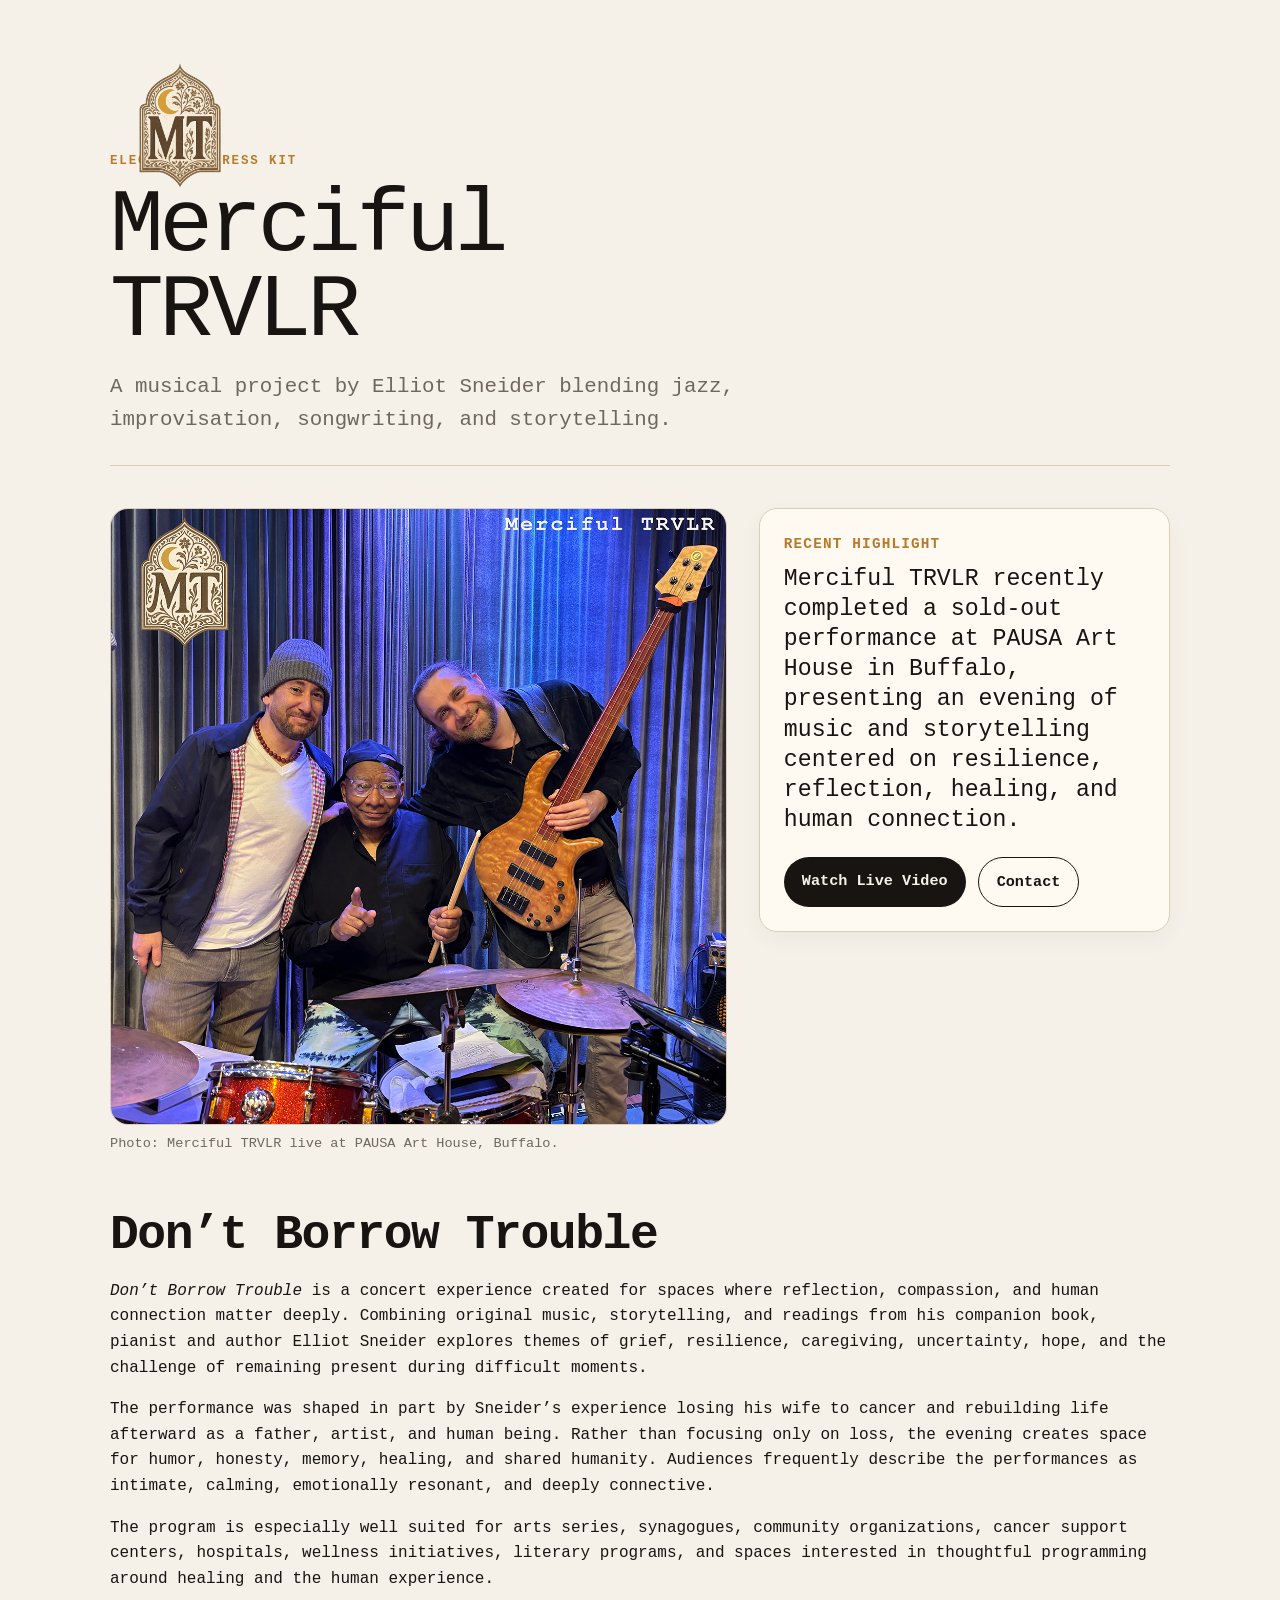
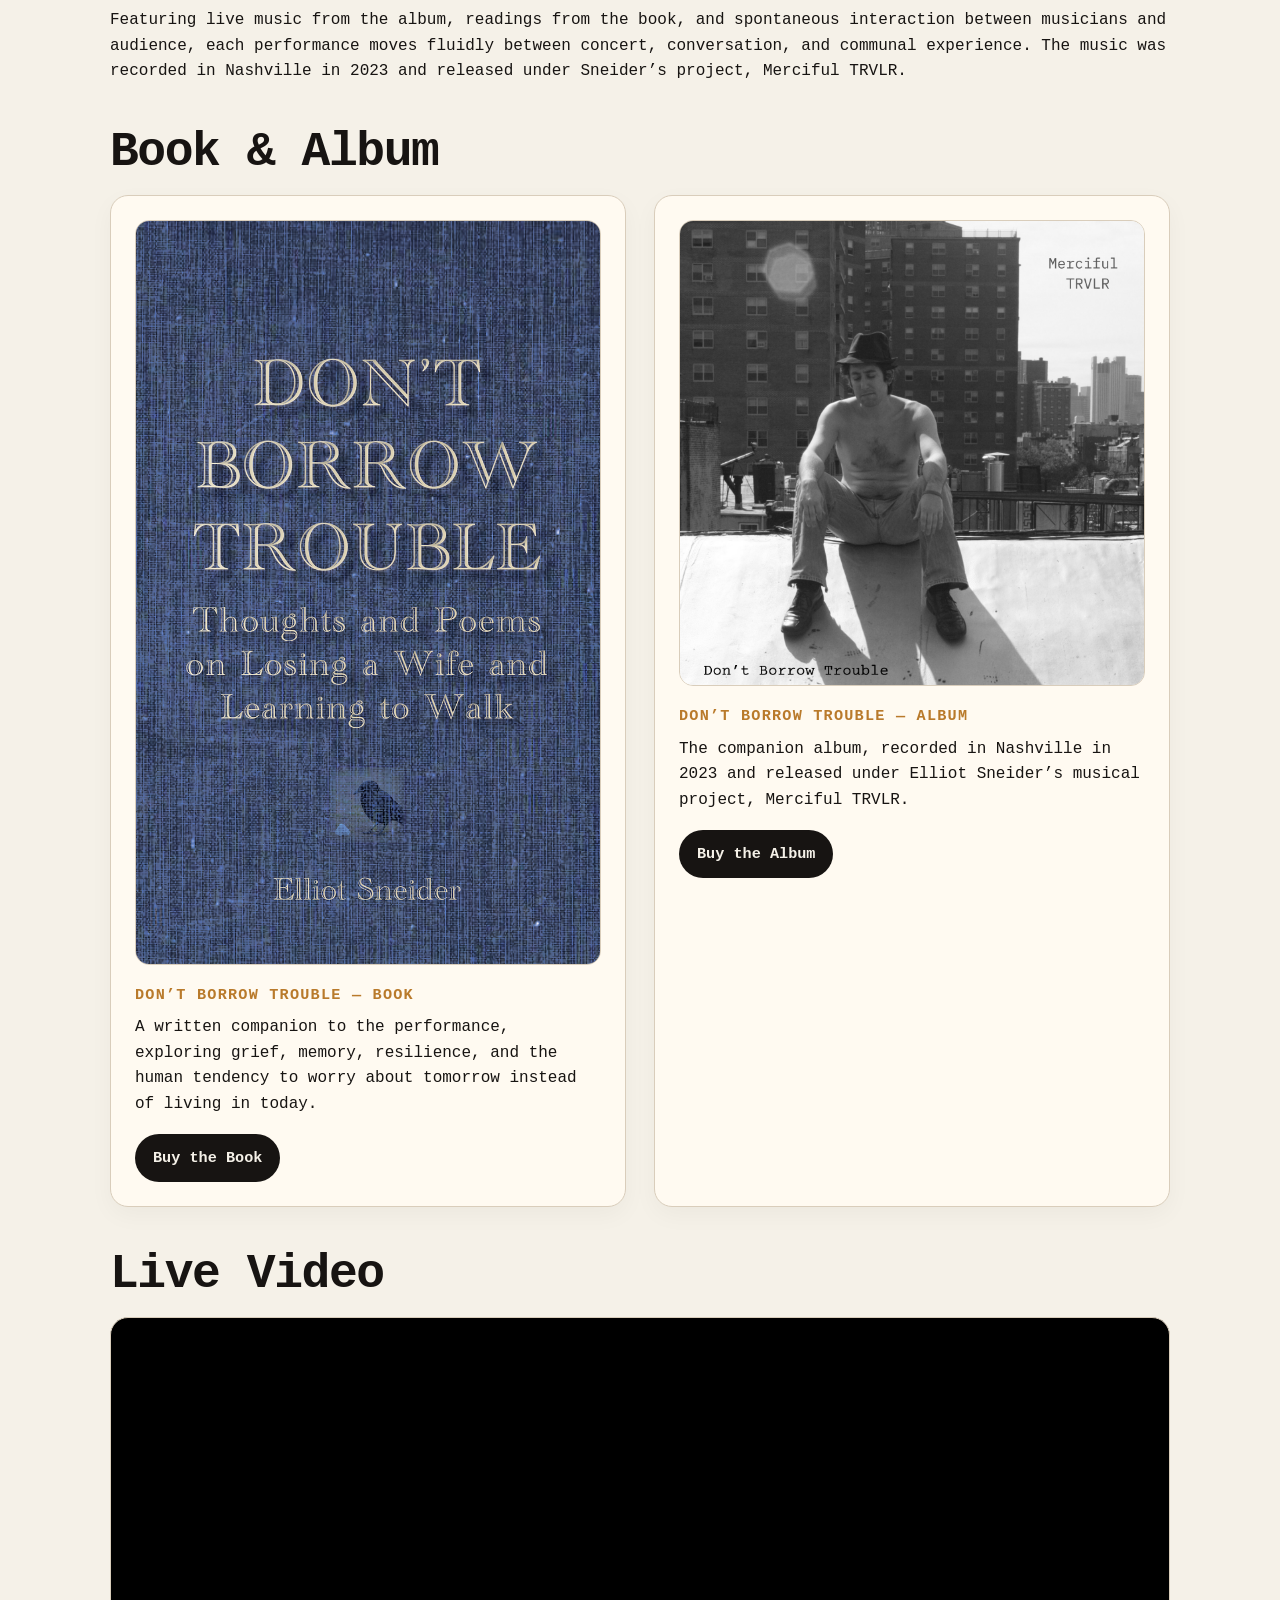
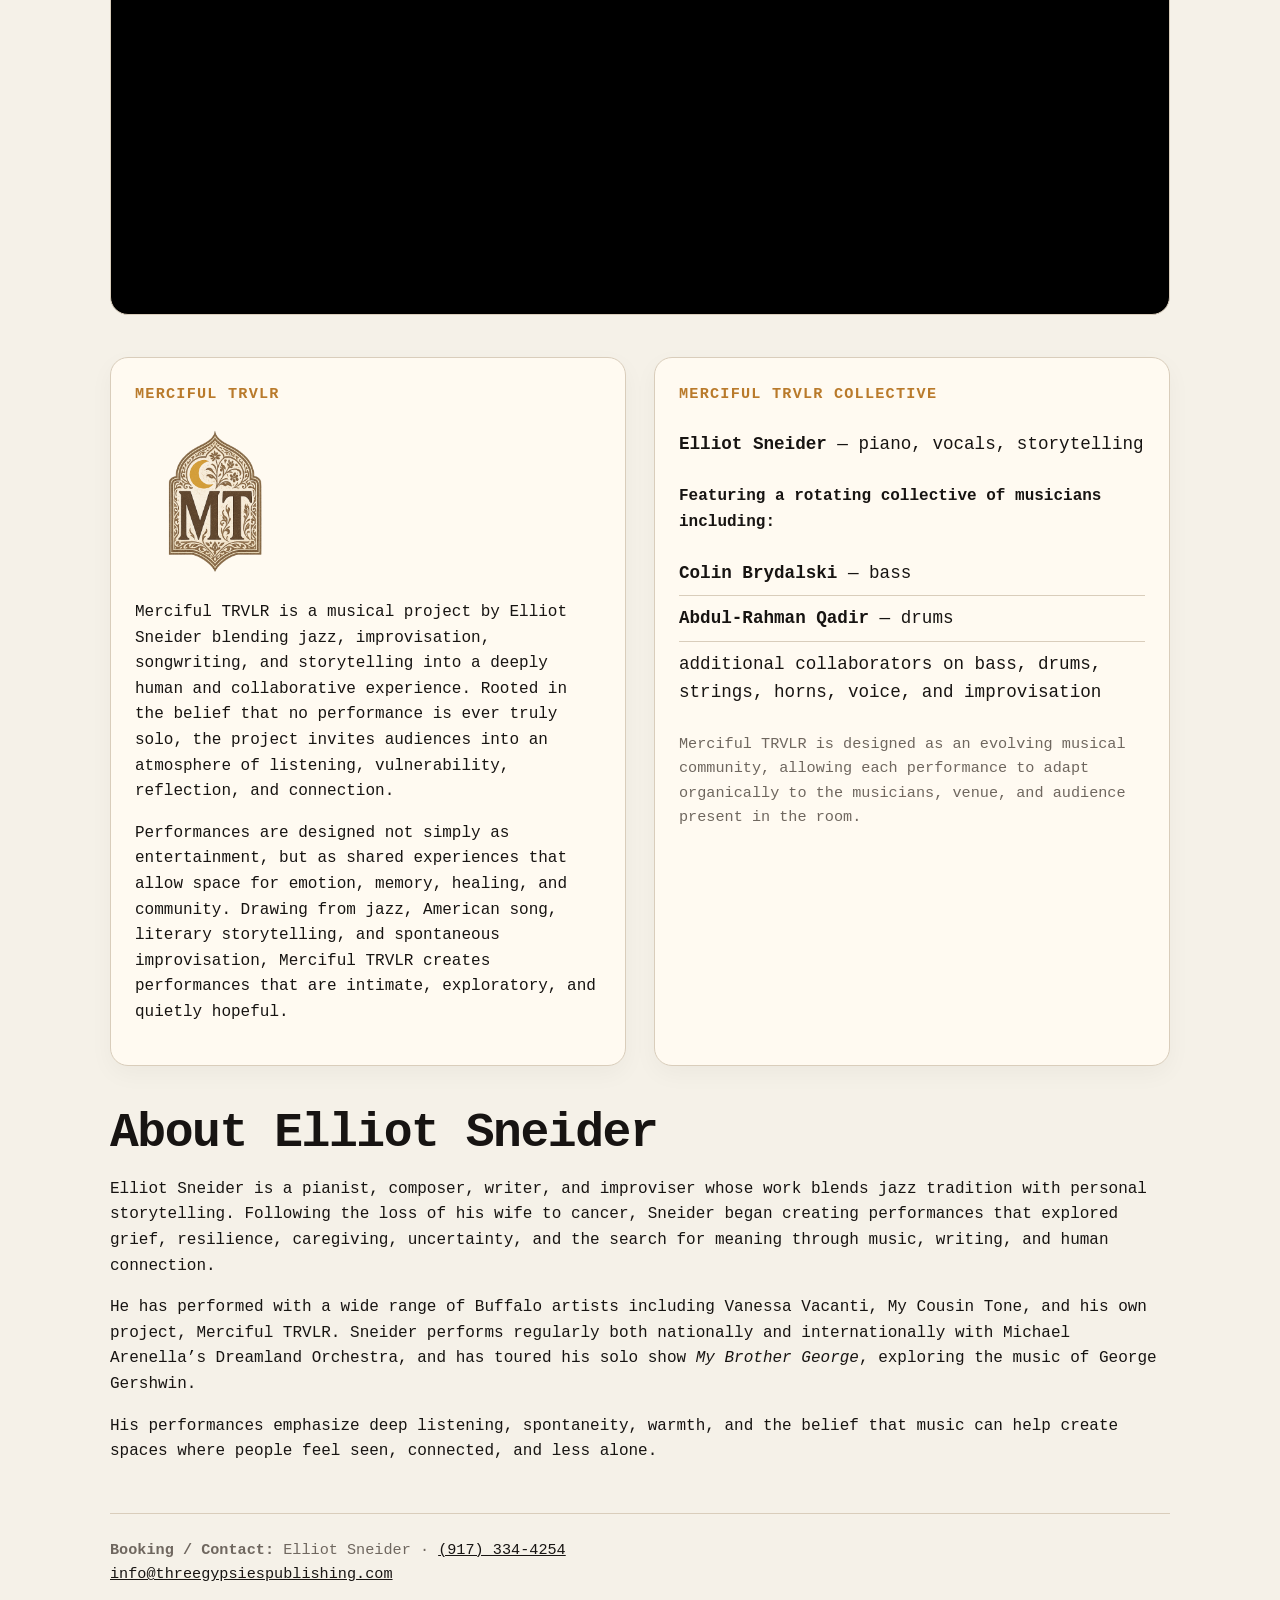
==== dbt-epk.html @ c6e6806e "update css css update" ====
<!DOCTYPE html>
<html lang="en">
<head>
  <meta charset="UTF-8" />
  <meta name="viewport" content="width=device-width, initial-scale=1.0" />
  <title>Merciful TRVLR | Don’t Borrow Trouble</title>
  <style>
    :root {
      --bg: #f5f1e8;
      --ink: #171412;
      --muted: #6f675f;
      --accent: #b97a2b;
      --card: #fffaf1;
      --line: #d9cdbb;
    }

    * {
      box-sizing: border-box;
    }

    body {
      margin: 0;
      font-family: Courier, sans-serif;
      background: var(--bg);
      color: var(--ink);
      line-height: 1.6;
    }

    .page {
      max-width: 1100px;
      margin: 0 auto;
      padding: 32px 20px 64px;
    }

    header {
      Position: relative;
      border-bottom: 1px solid var(--line);
      padding: 120px 0 28px;
      margin-bottom: 36px;
    }

    .eyebrow {
      font-family: Courier, sans-serif;
      text-transform: uppercase;
      letter-spacing: 0.15em;
      font-size: 0.78rem;
      color: var(--accent);
      margin-bottom: 12px;
      font-weight: bold;
    }

    h1 {
        font-family: 'IBM Plex Mono', monospace;

  font-weight: normal;
font-size: clamp(2.8rem, 7vw, 6rem);
      line-height: 0.95;
      margin: 0 0 16px;
      letter-spacing: -0.05em;
    }

    h2 {
      font-family: 'IBM Plex Mono', monospace;
font-size: clamp(1.7rem, 4vw, 3rem);
      line-height: 1.05;
      margin: 0 0 18px;
      letter-spacing: -0.03em;
    }

    h3 {
      font-family: 'IBM Plex Mono', monospace;
      text-transform: uppercase;
      letter-spacing: 0.08em;
      font-size: 0.95rem;
      margin-top: 0;
      color: var(--accent);
    }

    .subtitle {
      font-size: 1.3rem;
      color: var(--muted);
      max-width: 760px;
      margin: 0;
    }

    .hero-grid {
      display: grid;
      grid-template-columns: 1.2fr 0.8fr;
      gap: 32px;
      align-items: start;
      margin-bottom: 42px;
    }

    .hero-image {
      width: 100%;
      border-radius: 18px;
      border: 1px solid var(--line);
      display: block;
      background: #ddd;
    }

    .image-note {
      font-family: Courier, sans-serif;
      font-size: 0.85rem;
      color: var(--muted);
      margin-top: 8px;
    }

    .card {
      background: var(--card);
      border: 1px solid var(--line);
      border-radius: 18px;
      padding: 24px;
      box-shadow: 0 8px 24px rgba(0,0,0,0.04);
    }

    .highlight {
      font-family: Courier, sans-serif;
      font-weight: bold;
      text-transform: uppercase;
      letter-spacing: 0.08em;
      font-size: 0.9rem;
      color: var(--accent);
      margin-bottom: 8px;
    }

    .big-line {
      font-size: 1.45rem;
      line-height: 1.3;
      margin: 0;
    }

    section {
      margin: 42px 0;
    }

    .two-column {
      display: grid;
      grid-template-columns: 1fr 1fr;
      gap: 28px;
    }

    .video-wrapper {
      position: relative;
      width: 100%;
      padding-top: 56.25%;
      border-radius: 18px;
      overflow: hidden;
      border: 1px solid var(--line);
      background: #000;
    }

    .video-wrapper iframe {
      position: absolute;
      inset: 0;
      width: 100%;
      height: 100%;
      border: 0;
    }

    .band-list {
      list-style: none;
      padding: 0;
      margin: 0;
      font-size: 1.1rem;
    }

    .band-list li {
      padding: 8px 0;
      border-bottom: 1px solid var(--line);
    }

    .band-list li:last-child {
      border-bottom: 0;
    }

    .cta-row {
      display: flex;
      flex-wrap: wrap;
      gap: 12px;
      margin-top: 22px;
    }

    .button {
      display: inline-block;
      padding: 12px 18px;
      border-radius: 999px;
      font-family: Courier, sans-serif;
      font-size: 0.95rem;
      font-weight: bold;
      text-decoration: none;
      color: var(--bg);
      background: var(--ink);
    }

    .button.secondary {
      color: var(--ink);
      background: transparent;
      border: 1px solid var(--ink);
    }



    .logo-mark {
	position: absolute;
  top: 24px;
  left: 0;
  max-width: 140px;
  width: 100%;
  height: auto;
  display: block;

}

    .band-logo-small {
      max-width: 160px;
      width: 100%;
      height: auto;
      display: block;
      margin: 0 0 18px;
    }

    .release-grid {
      display: grid;
      grid-template-columns: 1fr 1fr;
      gap: 28px;
    }

    .release-card img {
      width: 100%;
      border-radius: 14px;
      border: 1px solid var(--line);
      display: block;
      margin-bottom: 18px;
      background: #ddd;
    }

    .release-card h3 {
      margin-bottom: 8px;
    }

    .release-card p {
      margin-top: 0;
    }

    footer {
      border-top: 1px solid var(--line);
      margin-top: 48px;
      padding-top: 24px;
      font-family: Courier, sans-serif;
      color: var(--muted);
      font-size: 0.95rem;
    }

    footer a {
      color: var(--ink);
    }

    @media (max-width: 800px) {
      .logo-mark {
	max-width: 110px;
top: 18px;
}.hero-grid,
      .two-column,
      .release-grid {
        grid-template-columns: 1fr;
      }

      .page {
        padding-top: 22px;
      }
    }
  </style>
</head>
<body>
  <main class="page">
    <header>
      <img class="logo-mark" src="mt_music_img/merciful-trvlr-logo.png" alt="Merciful TRVLR logo" />
      <div class="eyebrow">Electronic Press Kit</div>
      <h1>Merciful<br> TRVLR</h1>
      <p class="subtitle">A musical project by Elliot Sneider blending jazz, improvisation, songwriting, and storytelling.</p>
    </header>

    <section class="hero-grid">
      <div>
        <!-- Replace band-photo.jpg with your actual image file name or URL -->
        <img class="hero-image" src="mt_music_img/MT_Band_DBTRelease.png" alt="Merciful TRVLR performing live" />
        <p class="image-note">Photo: Merciful TRVLR live at PAUSA Art House, Buffalo.</p>
      </div>

      <aside class="card">
        <div class="highlight">Recent Highlight</div>
        <p class="big-line">Merciful TRVLR recently completed a sold-out performance at PAUSA Art House in Buffalo, presenting an evening of music and storytelling centered on resilience, reflection, healing, and human connection.</p>
        <div class="cta-row">
          <a class="button" href="https://youtu.be/ImE8EL6710U" target="_blank" rel="noopener">Watch Live Video</a>
          <a class="button secondary" href="mailto:info@threegypsiespublishing.com">Contact</a>
        </div>
      </aside>
    </section>

    <section>
      <h2>Don’t Borrow Trouble</h2>
      <p><em>Don’t Borrow Trouble</em> is a concert experience created for spaces where reflection, compassion, and human connection matter deeply. Combining original music, storytelling, and readings from his companion book, pianist and author Elliot Sneider explores themes of grief, resilience, caregiving, uncertainty, hope, and the challenge of remaining present during difficult moments.</p>
      <p>The performance was shaped in part by Sneider’s experience losing his wife to cancer and rebuilding life afterward as a father, artist, and human being. Rather than focusing only on loss, the evening creates space for humor, honesty, memory, healing, and shared humanity. Audiences frequently describe the performances as intimate, calming, emotionally resonant, and deeply connective.</p>
      <p>The program is especially well suited for arts series, synagogues, community organizations, cancer support centers, hospitals, wellness initiatives, literary programs, and spaces interested in thoughtful programming around healing and the human experience.</p>
      <p>Featuring live music from the album, readings from the book, and spontaneous interaction between musicians and audience, each performance moves fluidly between concert, conversation, and communal experience. The music was recorded in Nashville in 2023 and released under Sneider’s project, Merciful TRVLR.</p>
    </section>



    <section>
      <h2>Book &amp; Album</h2>
      <div class="release-grid">
        <div class="card release-card">
          <img src="books_img/dbt-book-cover.jpg" alt="Don’t Borrow Trouble book cover" />
          <h3>Don’t Borrow Trouble — Book</h3>
          <p>A written companion to the performance, exploring grief, memory, resilience, and the human tendency to worry about tomorrow instead of living in today.</p>
          <a class="button" href="BOOK_BUY_LINK" target="_blank" rel="noopener">Buy the Book</a>
        </div>

        <div class="card release-card">
          <img src="mt_music_img/dbt-album-cover.png" alt="Don’t Borrow Trouble album cover" />
          <h3>Don’t Borrow Trouble — Album</h3>
          <p>The companion album, recorded in Nashville in 2023 and released under Elliot Sneider’s musical project, Merciful TRVLR.</p>
          <a class="button" href="ALBUM_BUY_LINK" target="_blank" rel="noopener">Buy the Album</a>
        </div>
      </div>
    </section>

    <section>
      <h2>Live Video</h2>
      <div class="video-wrapper">
        <iframe src="https://www.youtube.com/embed/ImE8EL6710U" title="Merciful TRVLR live video" allow="accelerometer; autoplay; clipboard-write; encrypted-media; gyroscope; picture-in-picture; web-share" allowfullscreen></iframe>
      </div>
    </section>

    <section class="two-column">
      <div class="card">
        <h3>Merciful TRVLR</h3>
        <img class="band-logo-small" src="mt_music_img/merciful-trvlr-logo.png" alt="Merciful TRVLR logo" />
        <p>Merciful TRVLR is a musical project by Elliot Sneider blending jazz, improvisation, songwriting, and storytelling into a deeply human and collaborative experience. Rooted in the belief that no performance is ever truly solo, the project invites audiences into an atmosphere of listening, vulnerability, reflection, and connection.</p>
        <p>Performances are designed not simply as entertainment, but as shared experiences that allow space for emotion, memory, healing, and community. Drawing from jazz, American song, literary storytelling, and spontaneous improvisation, Merciful TRVLR creates performances that are intimate, exploratory, and quietly hopeful.</p>
      </div>

      <div class="card">
        <h3>Merciful TRVLR Collective</h3>
        <ul class="band-list">
          <li><strong>Elliot Sneider</strong> — piano, vocals, storytelling</li>
        </ul>

        <p style="margin-top:18px;"><strong>Featuring a rotating collective of musicians including:</strong></p>

        <ul class="band-list">
          <li><strong>Colin Brydalski</strong> — bass</li>
          <li><strong>Abdul-Rahman Qadir</strong> — drums</li>
          <li>additional collaborators on bass, drums, strings, horns, voice, and improvisation</li>
        </ul>

        <p style="margin-top:18px; color: var(--muted); font-size:0.95rem;">
          Merciful TRVLR is designed as an evolving musical community, allowing each performance to adapt organically to the musicians, venue, and audience present in the room.
        </p>
      </div>
    </section>

    <section>
      <h2>About Elliot Sneider</h2>
      <p>Elliot Sneider is a pianist, composer, writer, and improviser whose work blends jazz tradition with personal storytelling. Following the loss of his wife to cancer, Sneider began creating performances that explored grief, resilience, caregiving, uncertainty, and the search for meaning through music, writing, and human connection.</p>
      <p>He has performed with a wide range of Buffalo artists including Vanessa Vacanti, My Cousin Tone, and his own project, Merciful TRVLR. Sneider performs regularly both nationally and internationally with Michael Arenella’s Dreamland Orchestra, and has toured his solo show <em>My Brother George</em>, exploring the music of George Gershwin.</p>
      <p>His performances emphasize deep listening, spontaneity, warmth, and the belief that music can help create spaces where people feel seen, connected, and less alone.</p>
    </section>

    <footer>
      <strong>Booking / Contact:</strong> Elliot Sneider · <a href="tel:19173344254">(917) 334-4254</a><br />
      <!-- Replace with your preferred email or booking link -->
      <a href="mailto:info@threegypsiespublishing.com">info@threegypsiespublishing.com</a>
    </footer>
  </main>
</body>
</html>
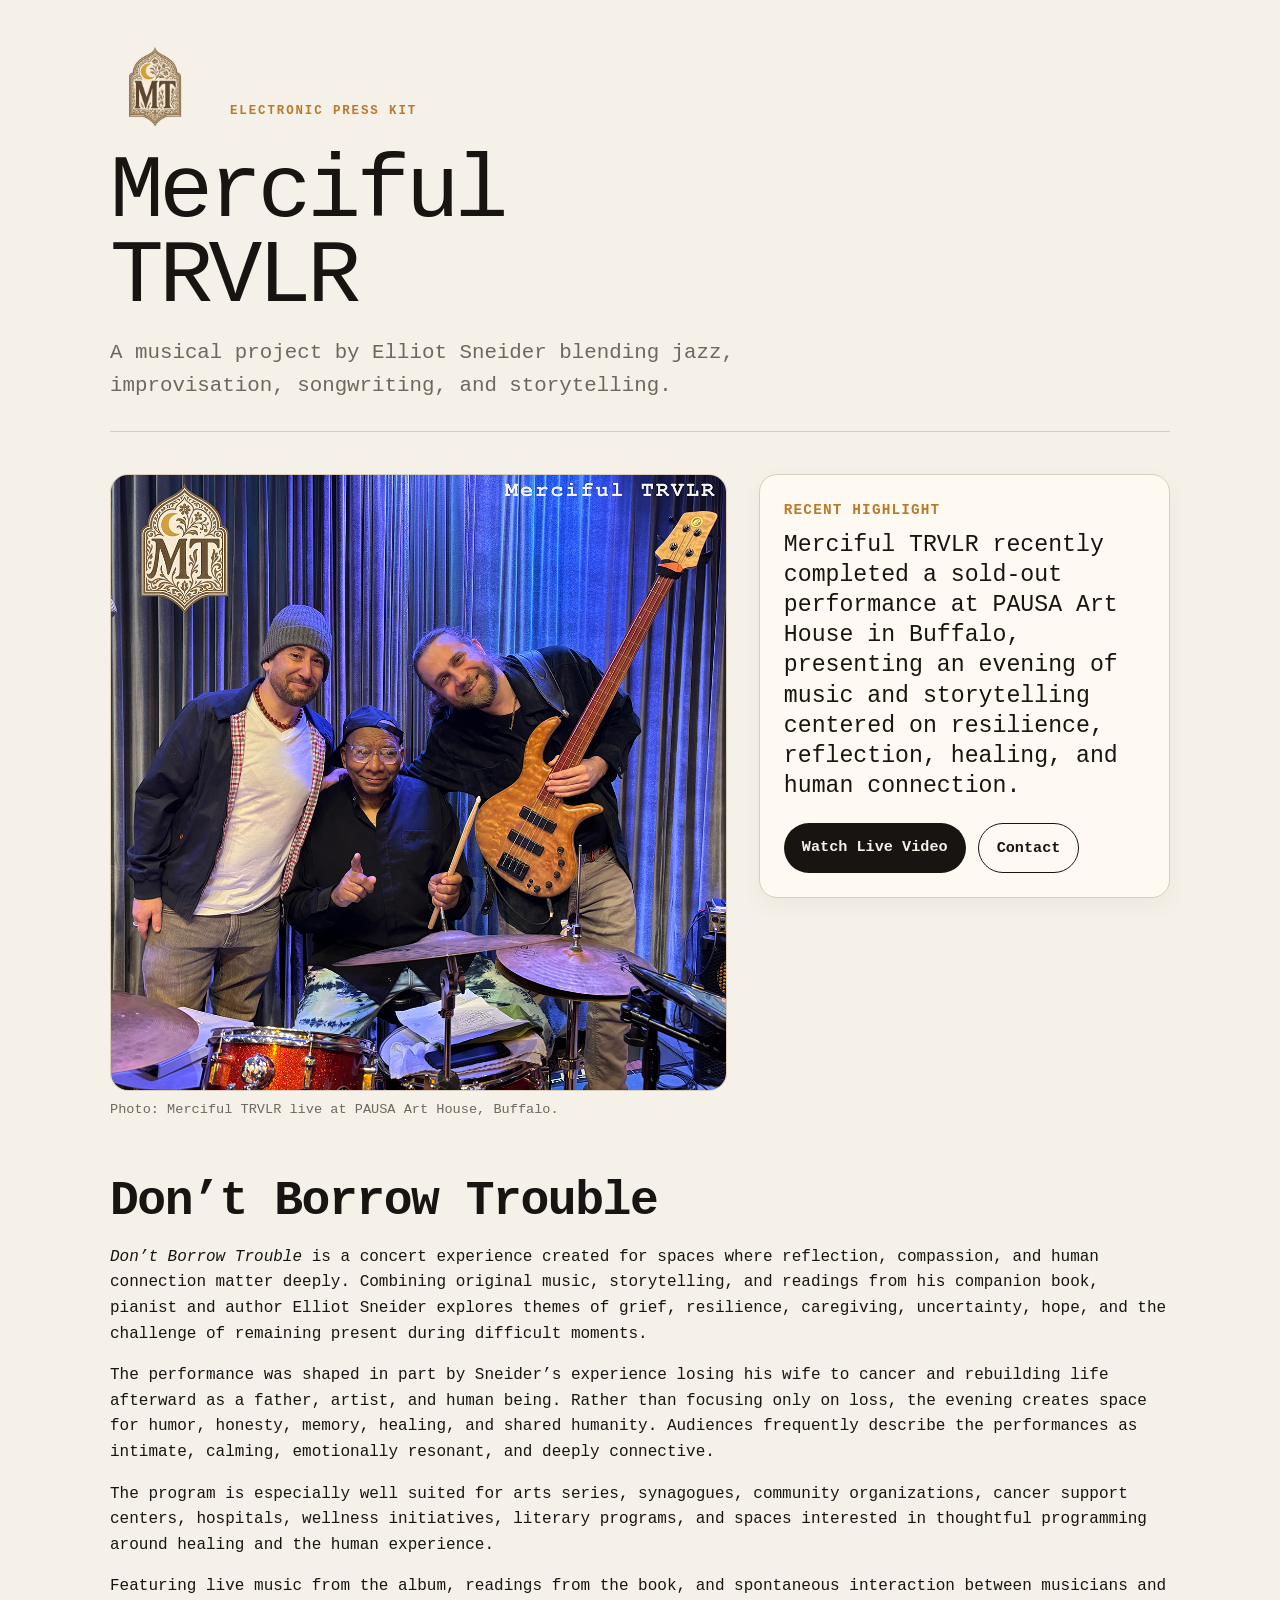
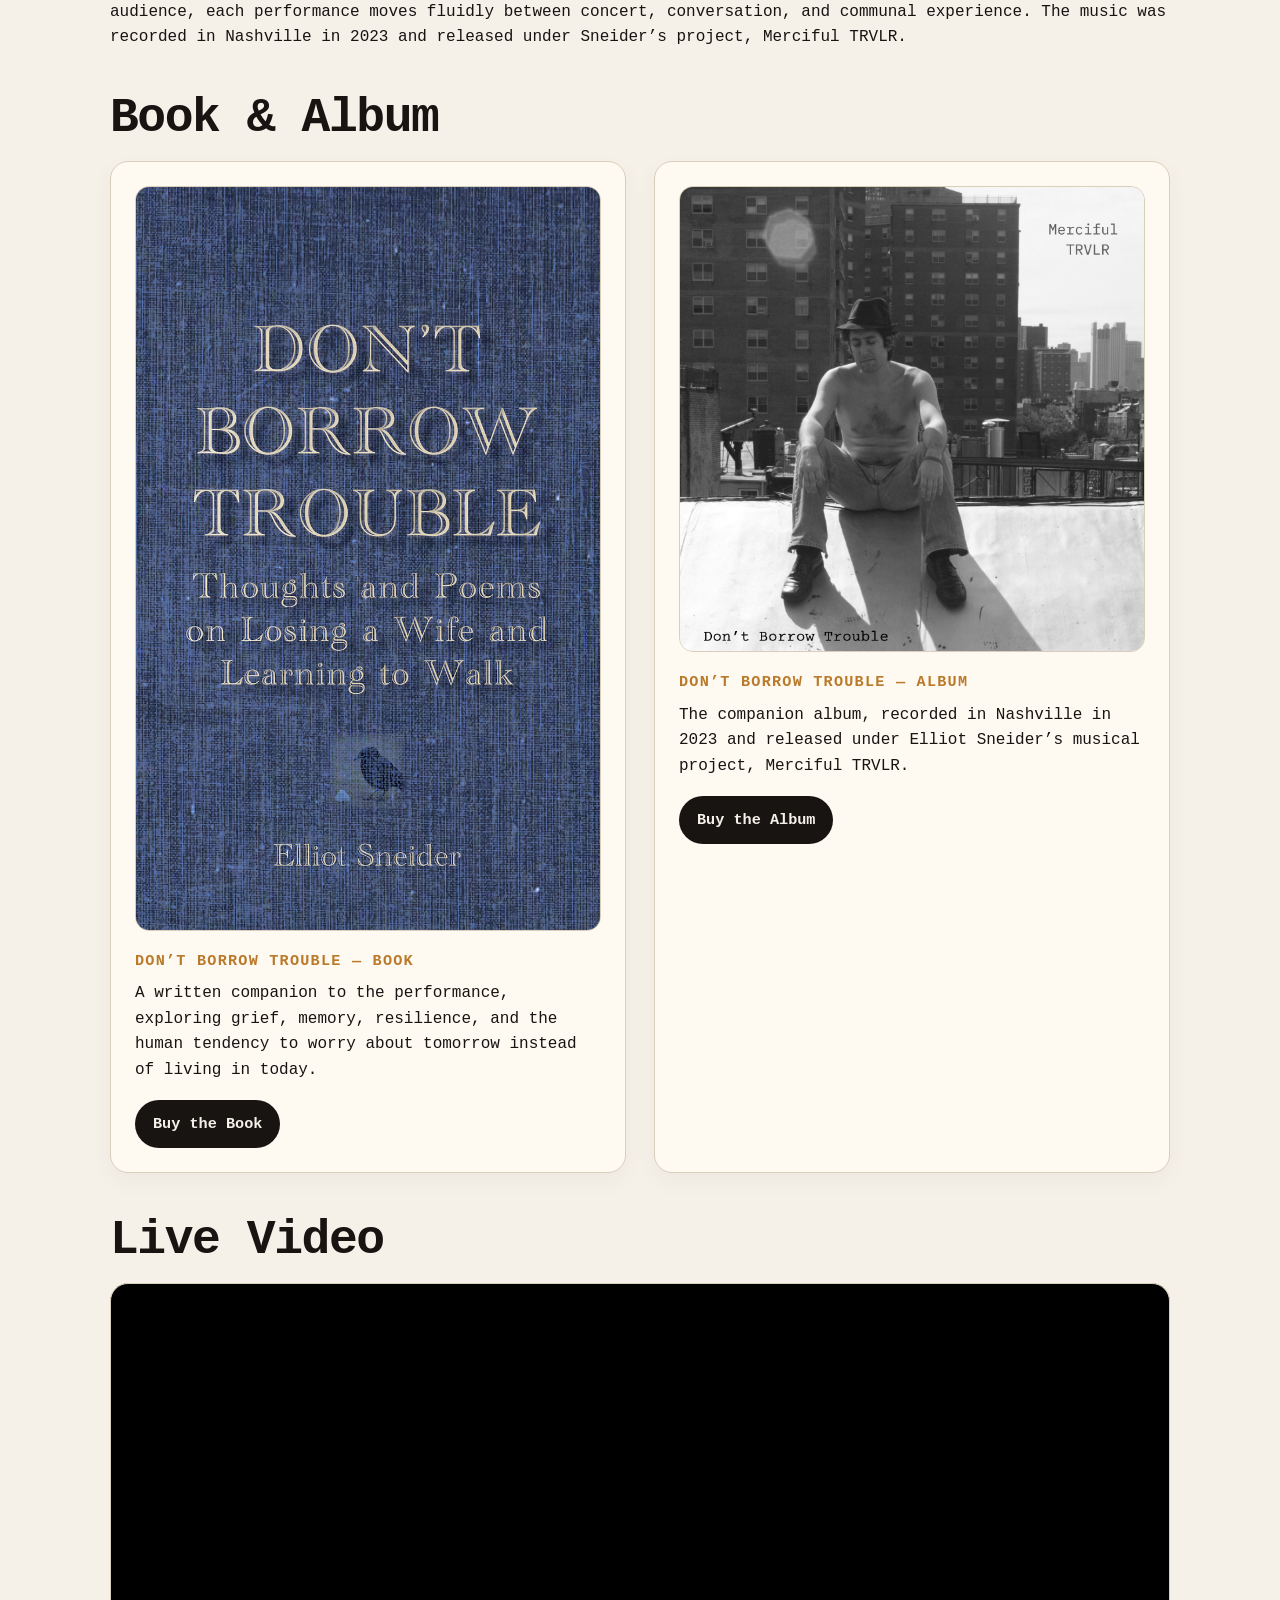
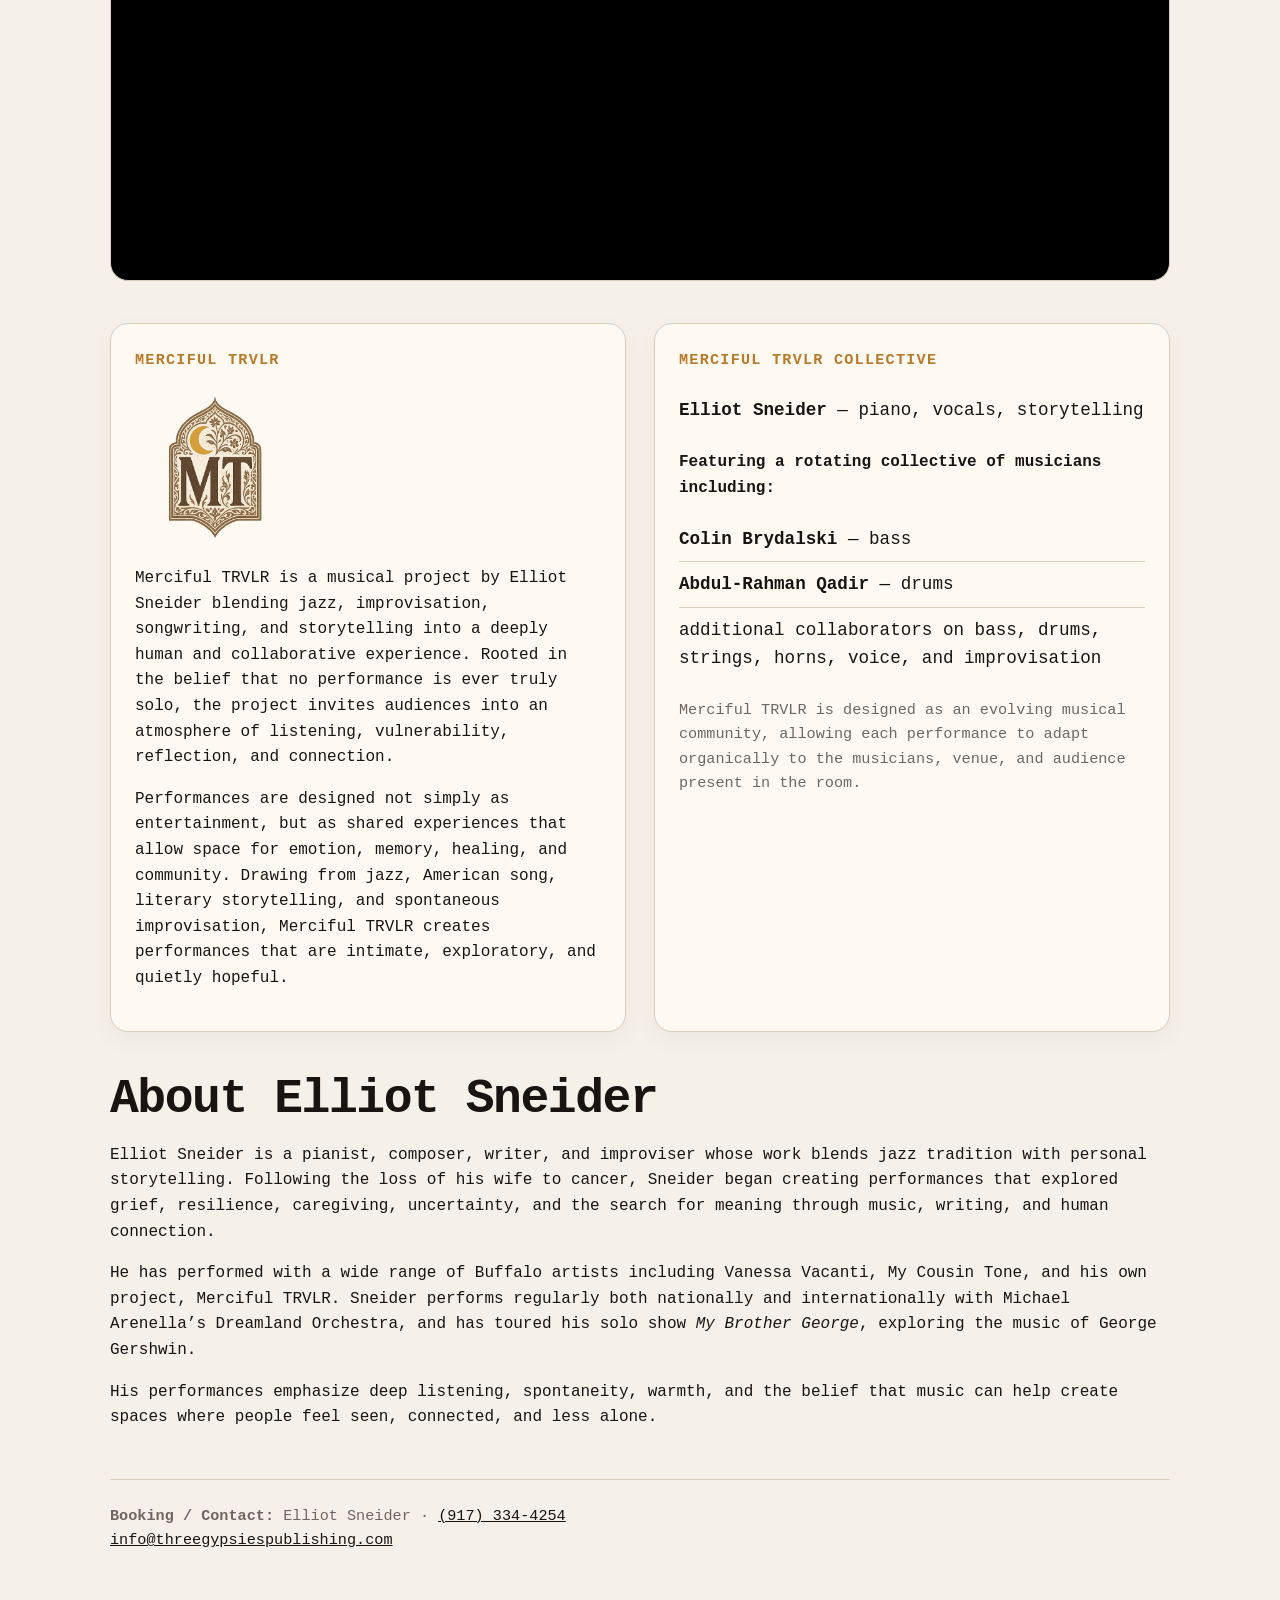
==== commit 49c9f3c4: "update logo position update logo position" ====
--- a/dbt-epk.html
+++ b/dbt-epk.html
@@ -32,12 +32,17 @@
       padding: 32px 20px 64px;
     }
 
-    header {
-      Position: relative;
-      border-bottom: 1px solid var(--line);
-      padding: 120px 0 28px;
-      margin-bottom: 36px;
-    }
+header {
+
+  position: relative;
+
+  border-bottom: 1px solid var(--line);
+
+  padding: 70px 0 28px;
+
+  margin-bottom: 36px;
+
+}
 
     .eyebrow {
       font-family: Courier, sans-serif;
@@ -45,12 +50,14 @@
       letter-spacing: 0.15em;
       font-size: 0.78rem;
       color: var(--accent);
-      margin-bottom: 12px;
+      Margin-left: 120px;
+	margin-bottom: 28px;
       font-weight: bold;
     }
 
     h1 {
-        font-family: 'IBM Plex Mono', monospace;
+        Magin-top: 10px;
+font-family: 'IBM Plex Mono', monospace;
 
   font-weight: normal;
 font-size: clamp(2.8rem, 7vw, 6rem);
@@ -201,13 +208,20 @@
 
 
 
-    .logo-mark {
-	position: absolute;
-  top: 24px;
+.logo-mark {
+
+  position: absolute;
+
+  top: 10px;
+
   left: 0;
-  max-width: 140px;
+
+  max-width: 90px;
+
   width: 100%;
+
   height: auto;
+
   display: block;
 
 }
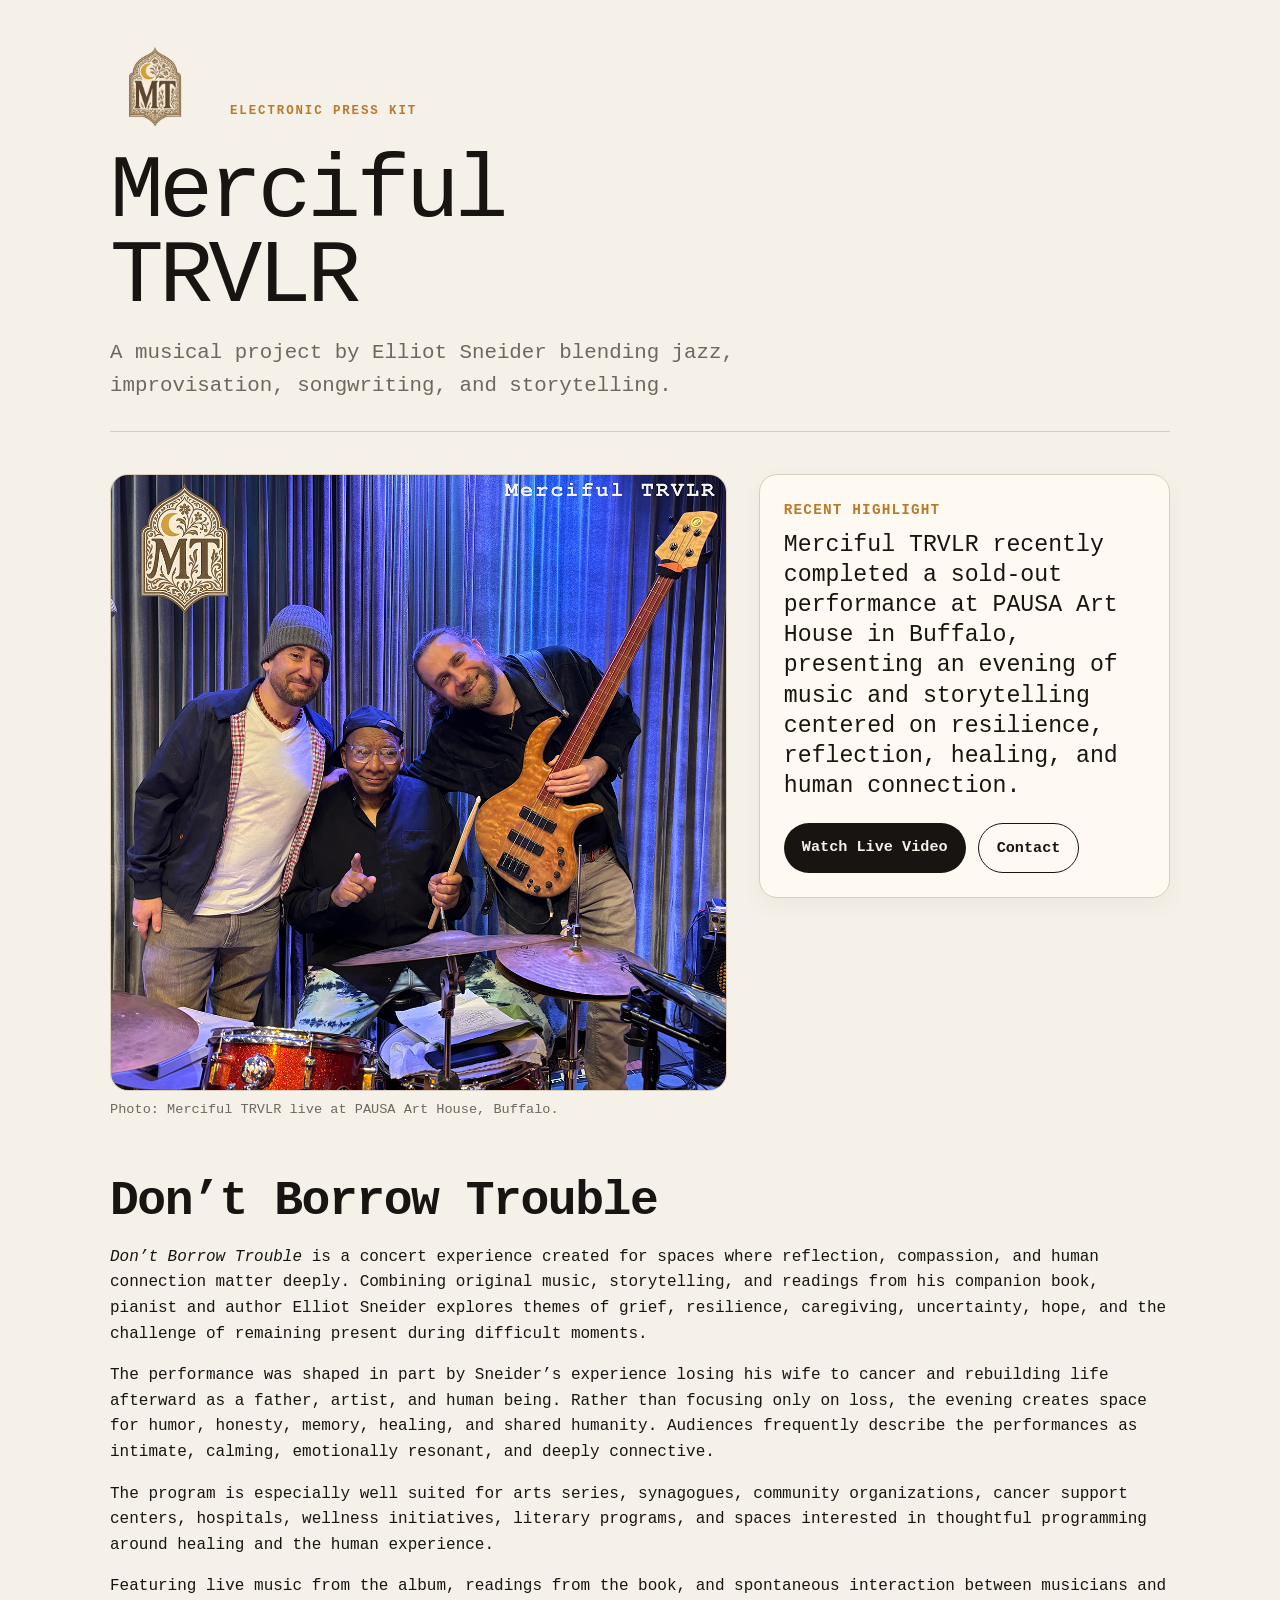
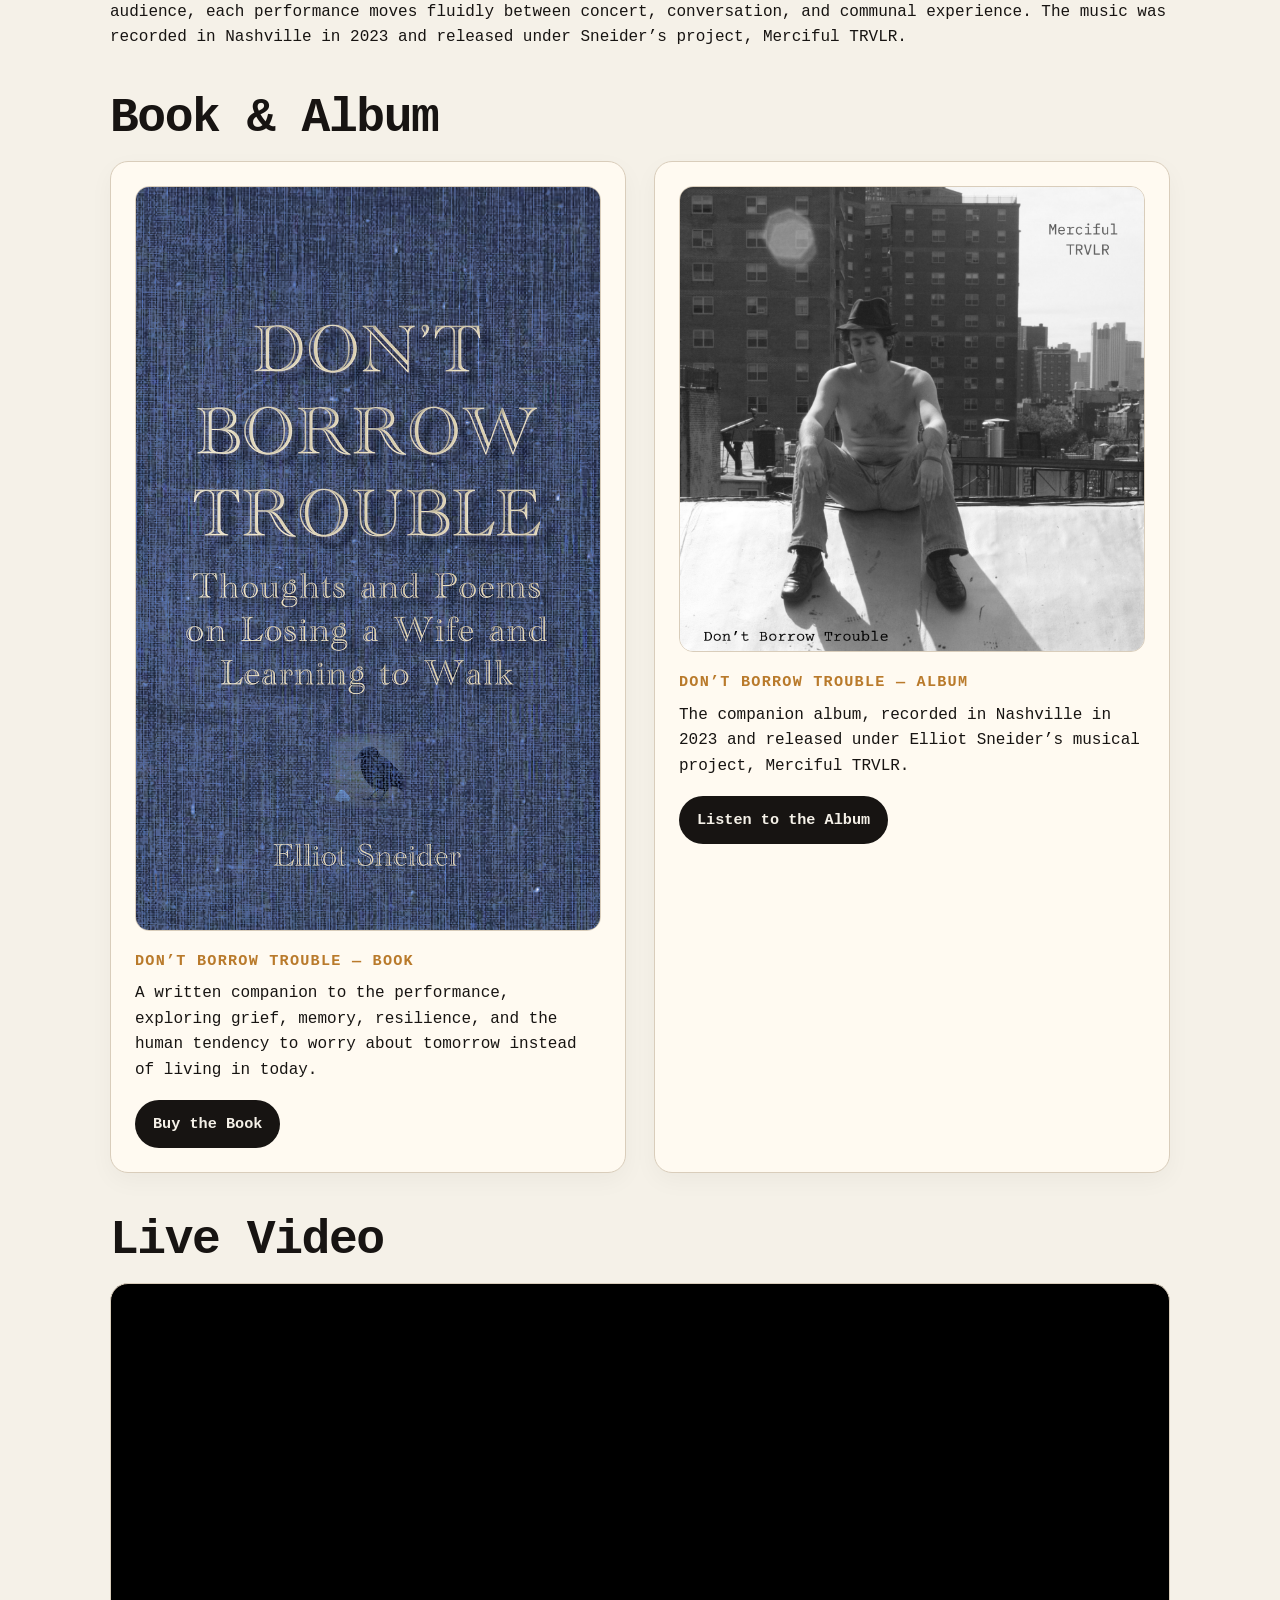
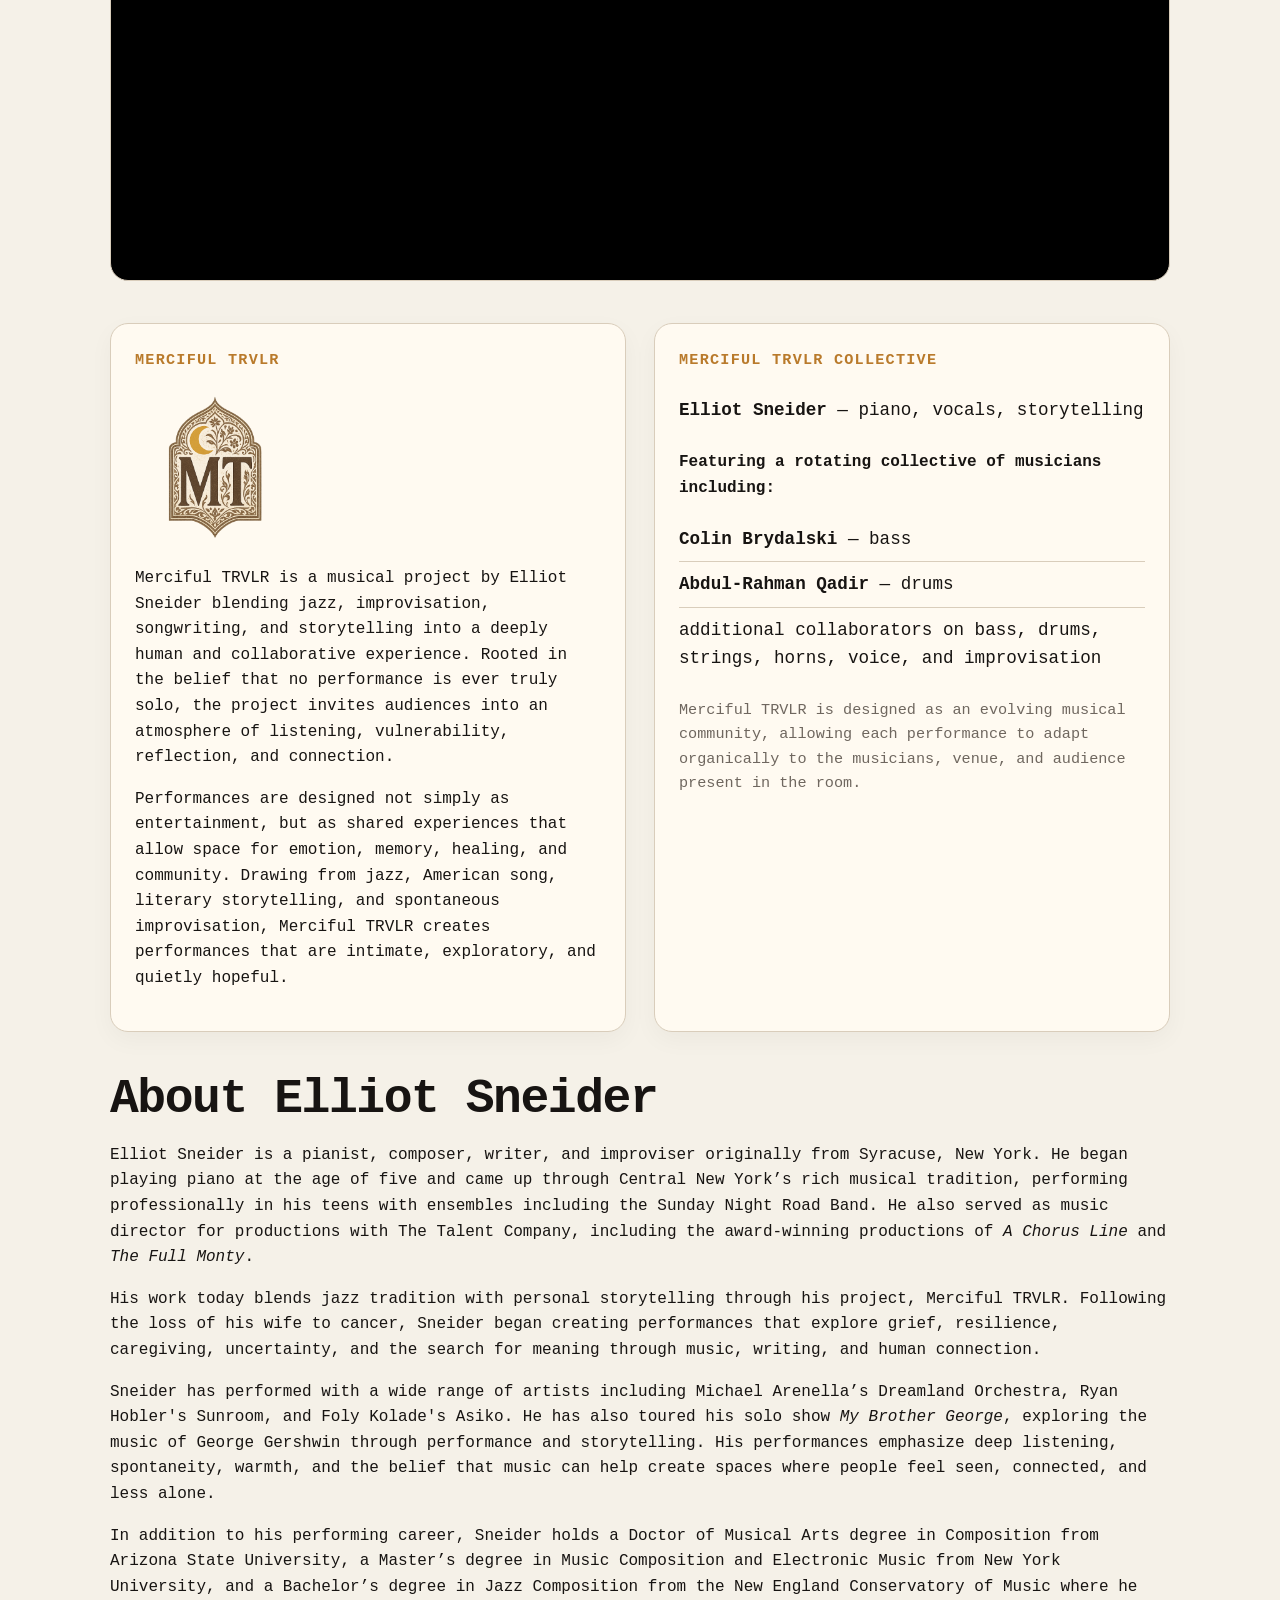
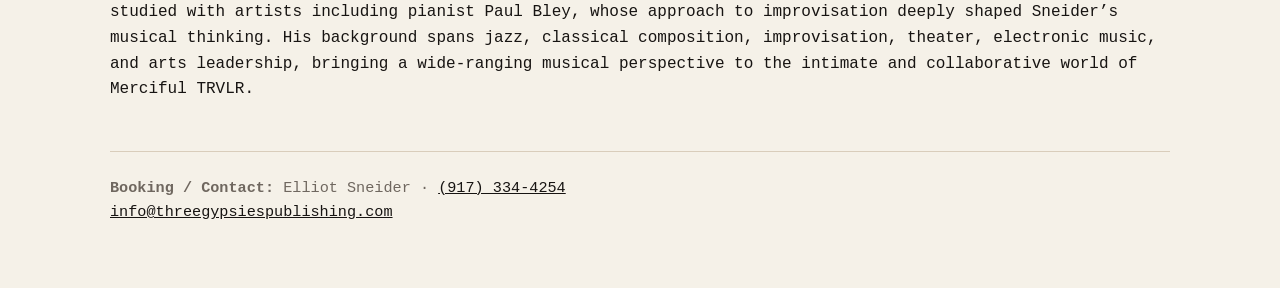
==== commit 8c097340: "updated links and bio updated links and enhanced bio for local Syracuse" ====
--- a/dbt-epk.html
+++ b/dbt-epk.html
@@ -329,14 +329,14 @@
           <img src="books_img/dbt-book-cover.jpg" alt="Don’t Borrow Trouble book cover" />
           <h3>Don’t Borrow Trouble — Book</h3>
           <p>A written companion to the performance, exploring grief, memory, resilience, and the human tendency to worry about tomorrow instead of living in today.</p>
-          <a class="button" href="BOOK_BUY_LINK" target="_blank" rel="noopener">Buy the Book</a>
+          <a class="button" href="https://www.lulu.com/shop/elliot-sneider/dont-borrow-trouble/paperback/product-gjd8j7k.html?q=elliot+sneider&page=1&pageSize=4" target="_blank" rel="noopener">Buy the Book</a>
         </div>
 
         <div class="card release-card">
           <img src="mt_music_img/dbt-album-cover.png" alt="Don’t Borrow Trouble album cover" />
           <h3>Don’t Borrow Trouble — Album</h3>
           <p>The companion album, recorded in Nashville in 2023 and released under Elliot Sneider’s musical project, Merciful TRVLR.</p>
-          <a class="button" href="ALBUM_BUY_LINK" target="_blank" rel="noopener">Buy the Album</a>
+          <a class="button" href="https://mercifultrvlr.hearnow.com/" target="_blank" rel="noopener">Listen to the Album</a>
         </div>
       </div>
     </section>
@@ -378,9 +378,13 @@
 
     <section>
       <h2>About Elliot Sneider</h2>
-      <p>Elliot Sneider is a pianist, composer, writer, and improviser whose work blends jazz tradition with personal storytelling. Following the loss of his wife to cancer, Sneider began creating performances that explored grief, resilience, caregiving, uncertainty, and the search for meaning through music, writing, and human connection.</p>
-      <p>He has performed with a wide range of Buffalo artists including Vanessa Vacanti, My Cousin Tone, and his own project, Merciful TRVLR. Sneider performs regularly both nationally and internationally with Michael Arenella’s Dreamland Orchestra, and has toured his solo show <em>My Brother George</em>, exploring the music of George Gershwin.</p>
-      <p>His performances emphasize deep listening, spontaneity, warmth, and the belief that music can help create spaces where people feel seen, connected, and less alone.</p>
+     <p>Elliot Sneider is a pianist, composer, writer, and improviser originally from Syracuse, New York. He began playing piano at the age of five and came up through Central New York’s rich musical tradition, performing professionally in his teens with ensembles including the Sunday Night Road Band. He also served as music director for productions with The Talent Company, including the award-winning productions of <em>A Chorus Line</em> and <em>The Full Monty</em>.</p>
+
+<p>His work today blends jazz tradition with personal storytelling through his project, Merciful TRVLR. Following the loss of his wife to cancer, Sneider began creating performances that explore grief, resilience, caregiving, uncertainty, and the search for meaning through music, writing, and human connection.</p>
+
+<p>Sneider has performed with a wide range of artists including Michael Arenella’s Dreamland Orchestra, Ryan Hobler's Sunroom, and Foly Kolade's Asiko. He has also toured his solo show <em>My Brother George</em>, exploring the music of George Gershwin through performance and storytelling. His performances emphasize deep listening, spontaneity, warmth, and the belief that music can help create spaces where people feel seen, connected, and less alone.</p>
+
+<p>In addition to his performing career, Sneider holds a Doctor of Musical Arts degree in Composition from Arizona State University, a Master’s degree in Music Composition and Electronic Music from New York University, and a Bachelor’s degree in Jazz Composition from the New England Conservatory of Music where he studied with artists including pianist Paul Bley, whose approach to improvisation deeply shaped Sneider’s musical thinking. His background spans jazz, classical composition, improvisation, theater, electronic music, and arts leadership, bringing a wide-ranging musical perspective to the intimate and collaborative world of Merciful TRVLR.</p>
     </section>
 
     <footer>
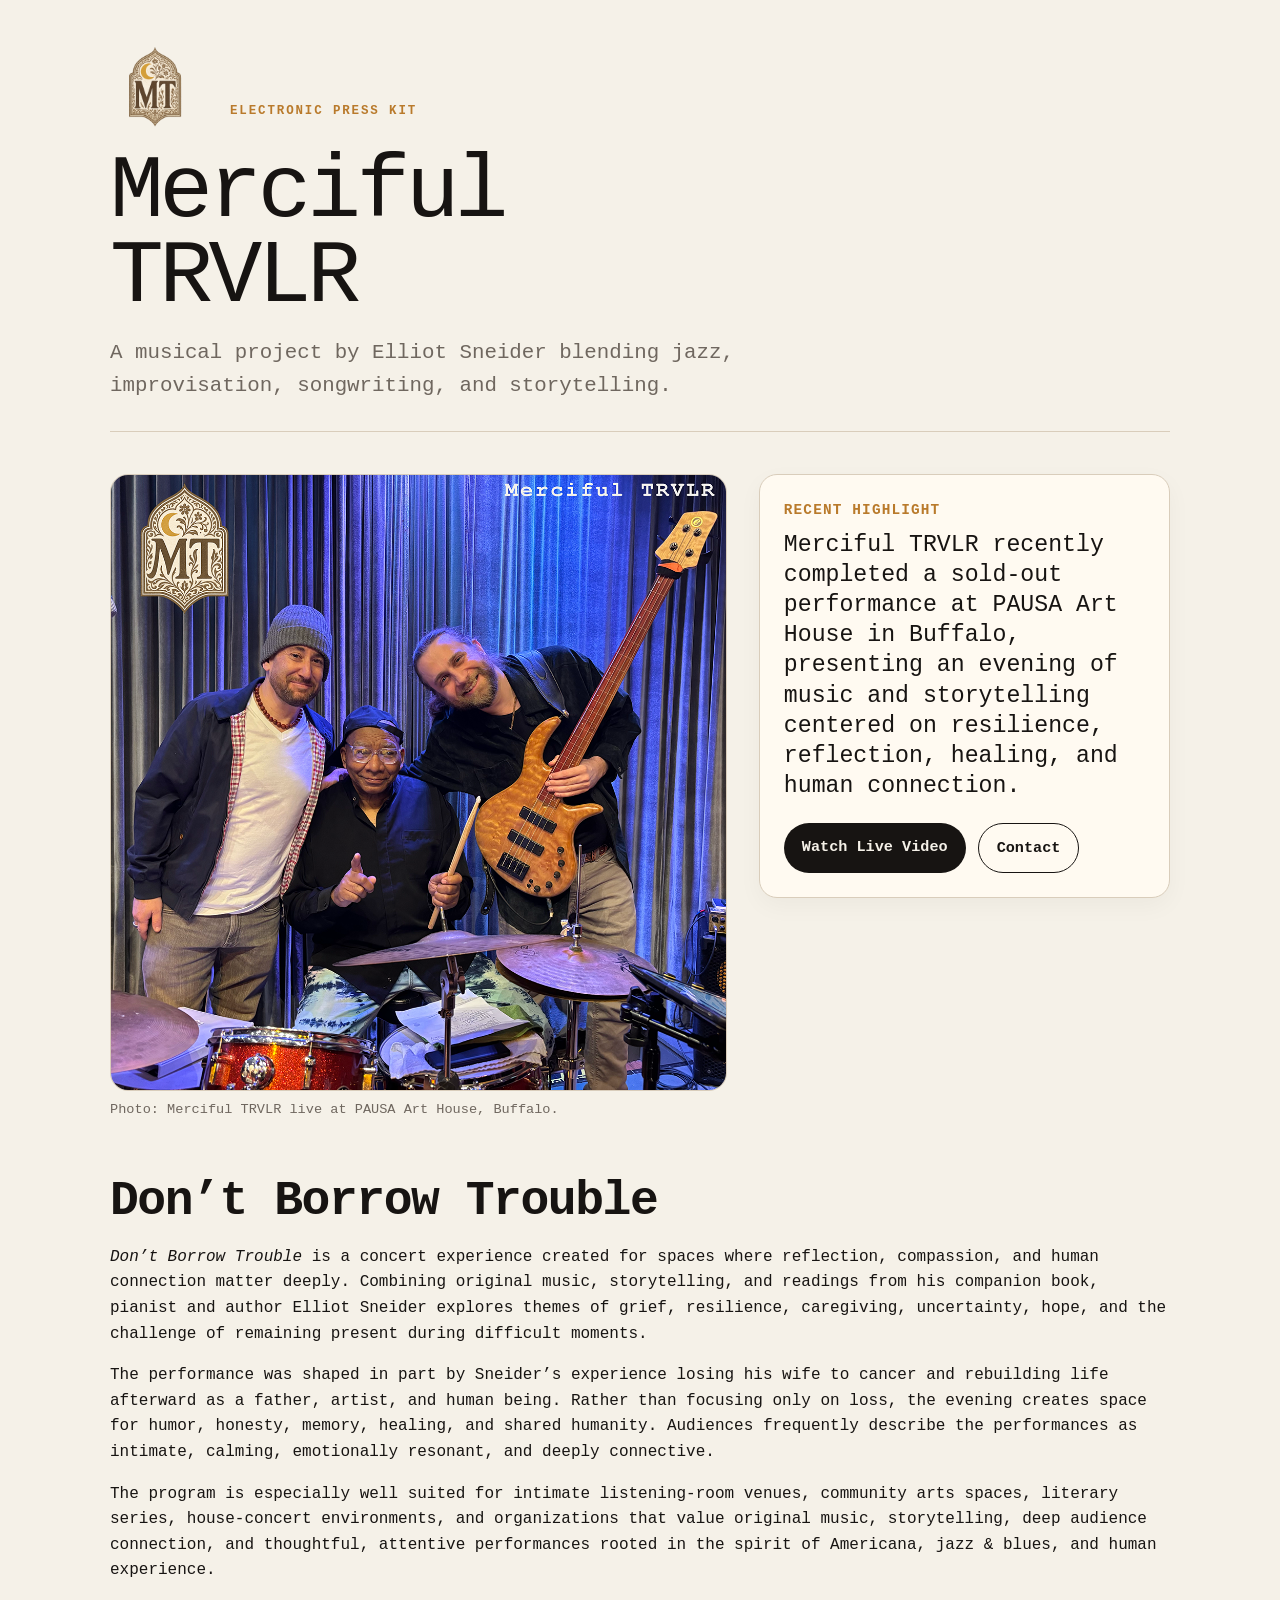
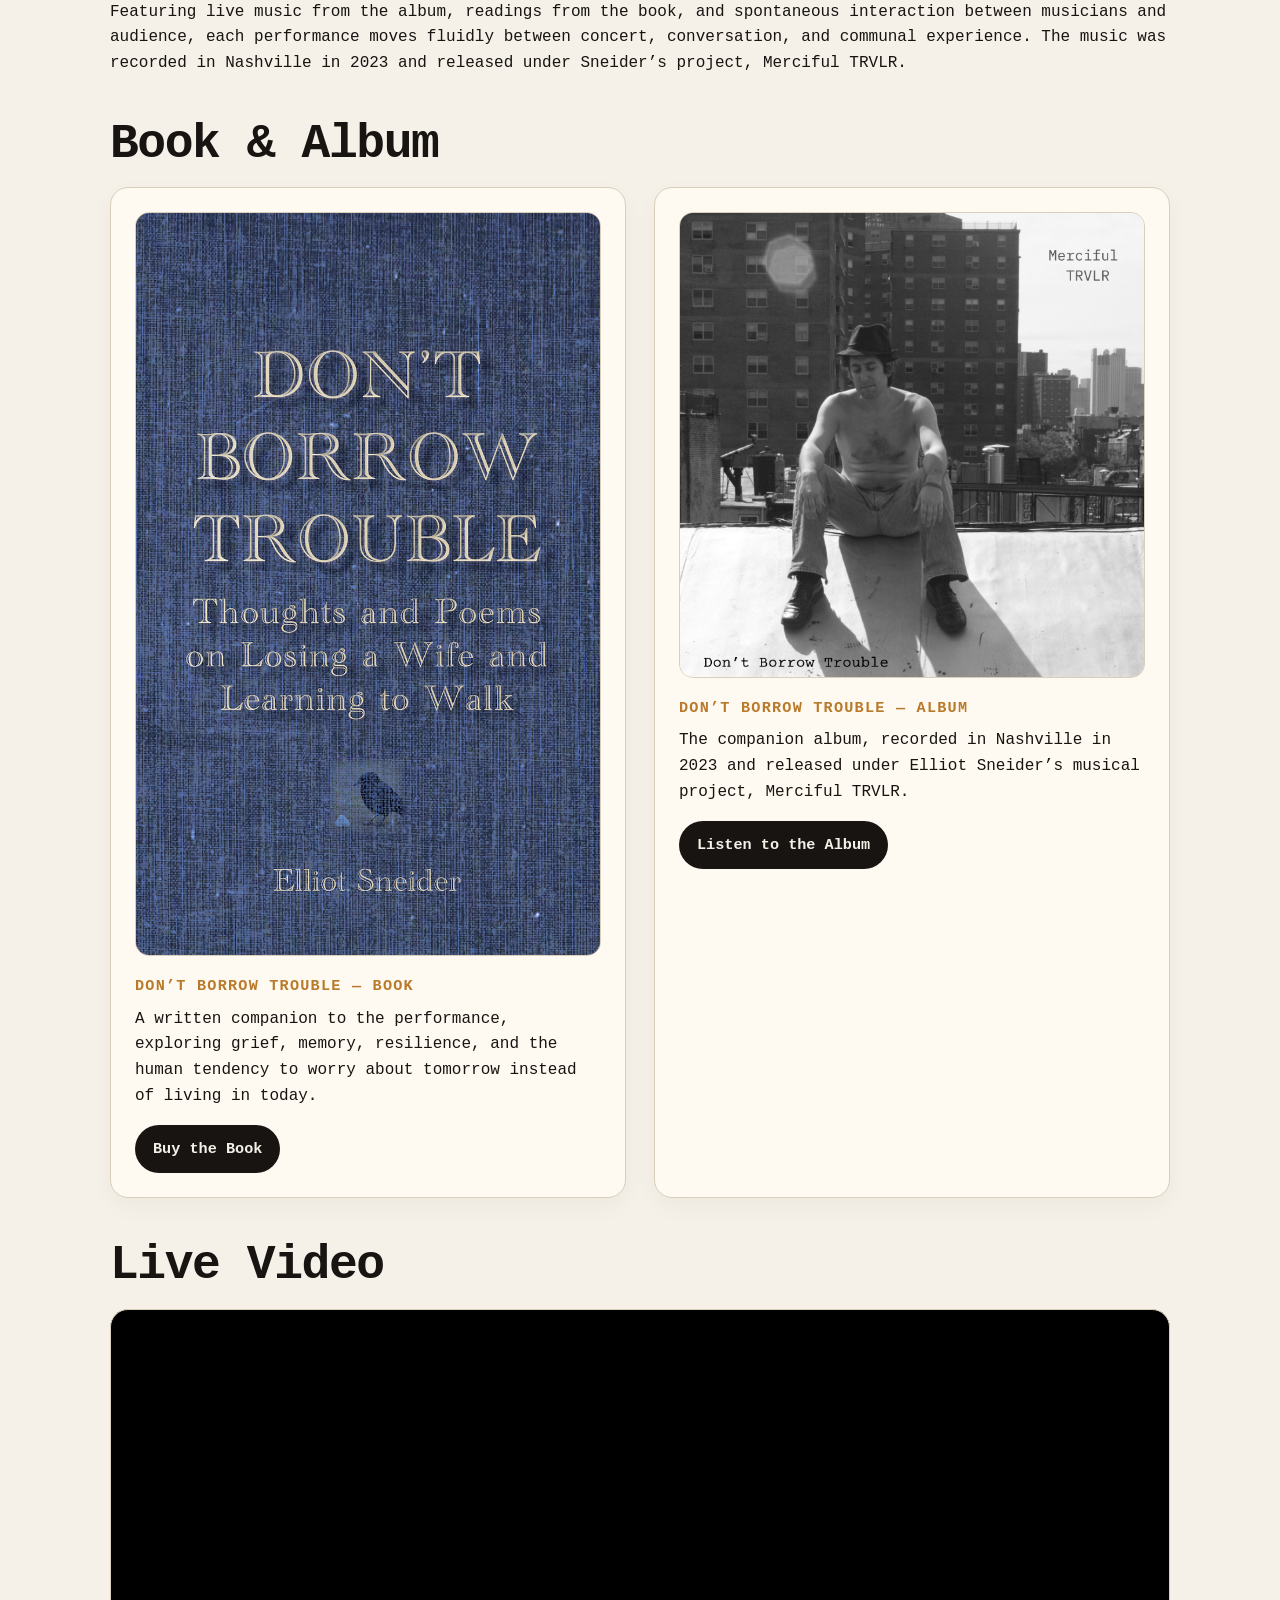
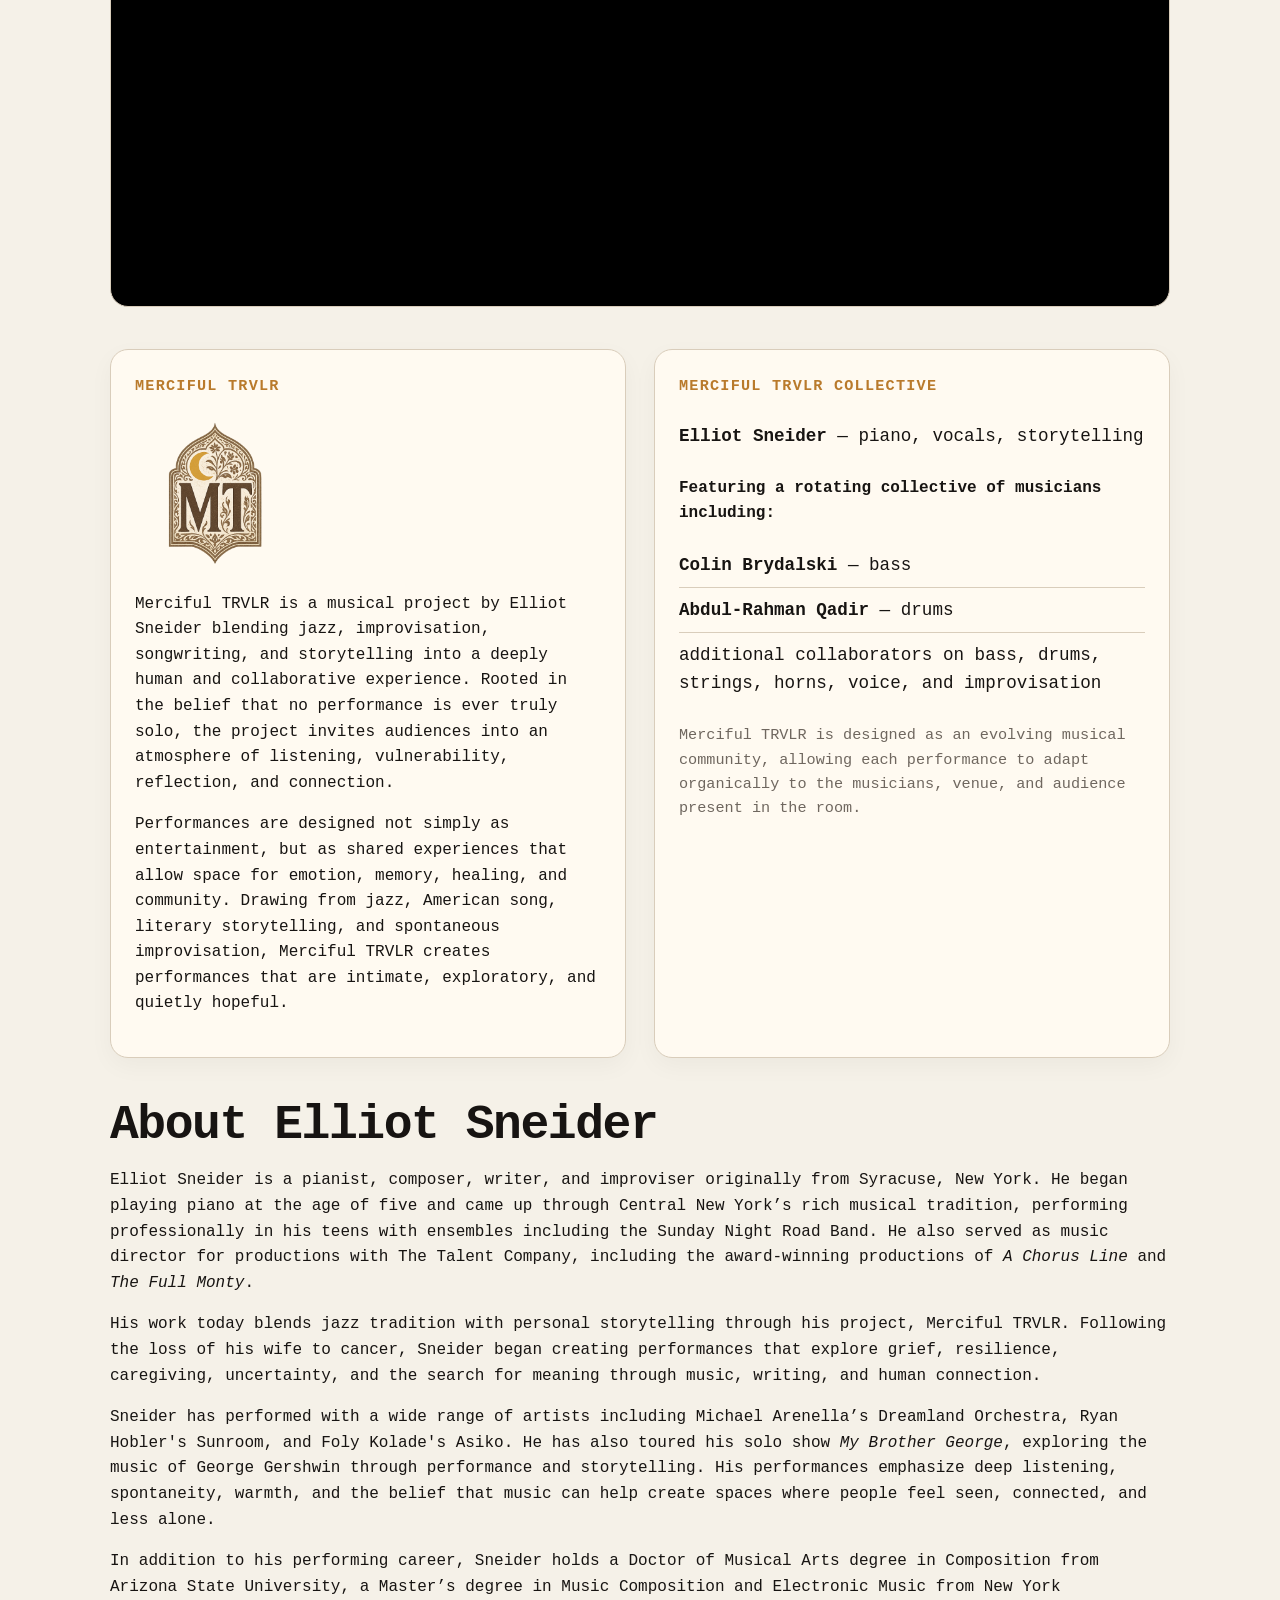
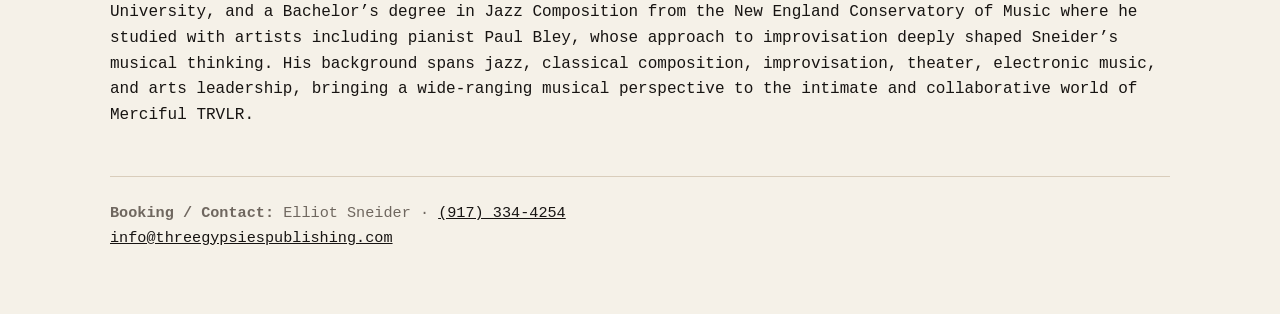
==== commit 5672697b: "update venue styles The program is especially well suited for intimate listening-room venues, commun" ====
--- a/dbt-epk.html
+++ b/dbt-epk.html
@@ -316,7 +316,7 @@
       <h2>Don’t Borrow Trouble</h2>
       <p><em>Don’t Borrow Trouble</em> is a concert experience created for spaces where reflection, compassion, and human connection matter deeply. Combining original music, storytelling, and readings from his companion book, pianist and author Elliot Sneider explores themes of grief, resilience, caregiving, uncertainty, hope, and the challenge of remaining present during difficult moments.</p>
       <p>The performance was shaped in part by Sneider’s experience losing his wife to cancer and rebuilding life afterward as a father, artist, and human being. Rather than focusing only on loss, the evening creates space for humor, honesty, memory, healing, and shared humanity. Audiences frequently describe the performances as intimate, calming, emotionally resonant, and deeply connective.</p>
-      <p>The program is especially well suited for arts series, synagogues, community organizations, cancer support centers, hospitals, wellness initiatives, literary programs, and spaces interested in thoughtful programming around healing and the human experience.</p>
+      <p>The program is especially well suited for intimate listening-room venues, community arts spaces, literary series, house-concert environments, and organizations that value original music, storytelling, deep audience connection, and thoughtful, attentive performances rooted in the spirit of Americana, jazz & blues, and human experience.</p>
       <p>Featuring live music from the album, readings from the book, and spontaneous interaction between musicians and audience, each performance moves fluidly between concert, conversation, and communal experience. The music was recorded in Nashville in 2023 and released under Sneider’s project, Merciful TRVLR.</p>
     </section>
 
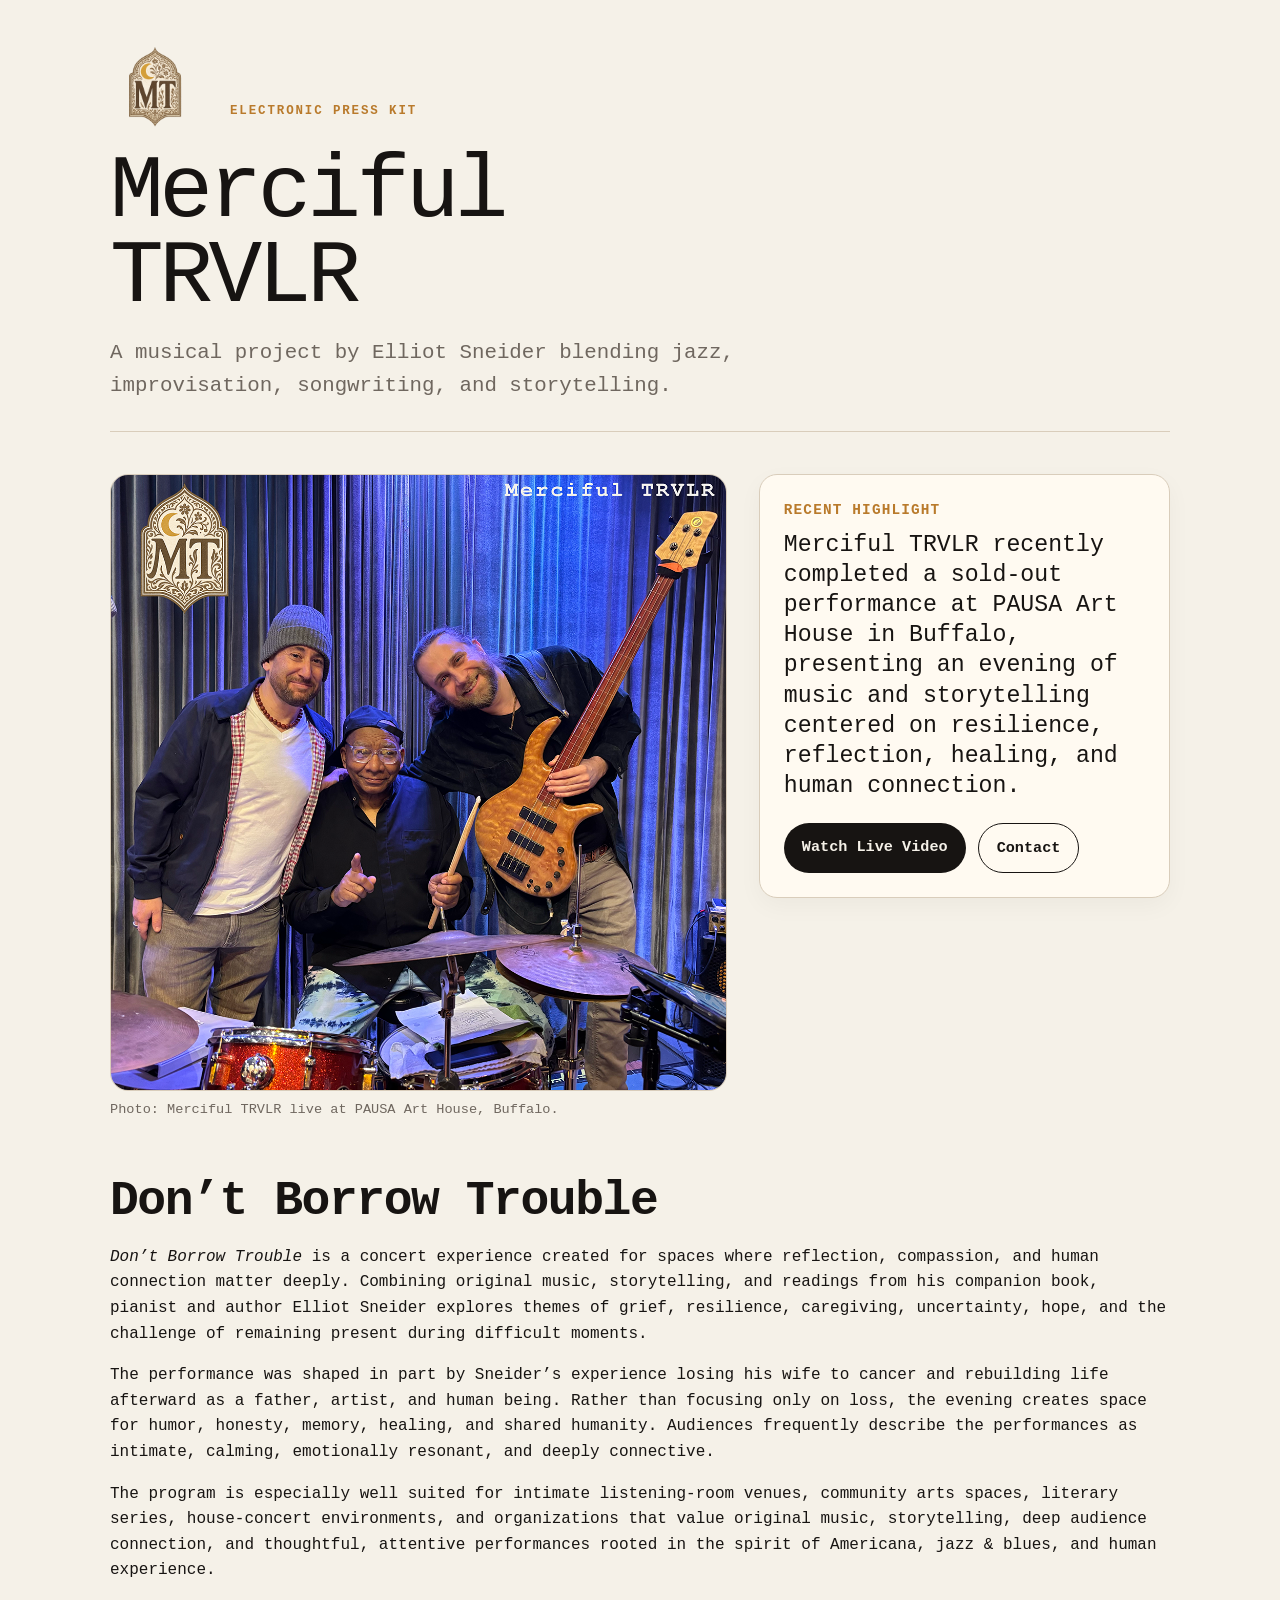
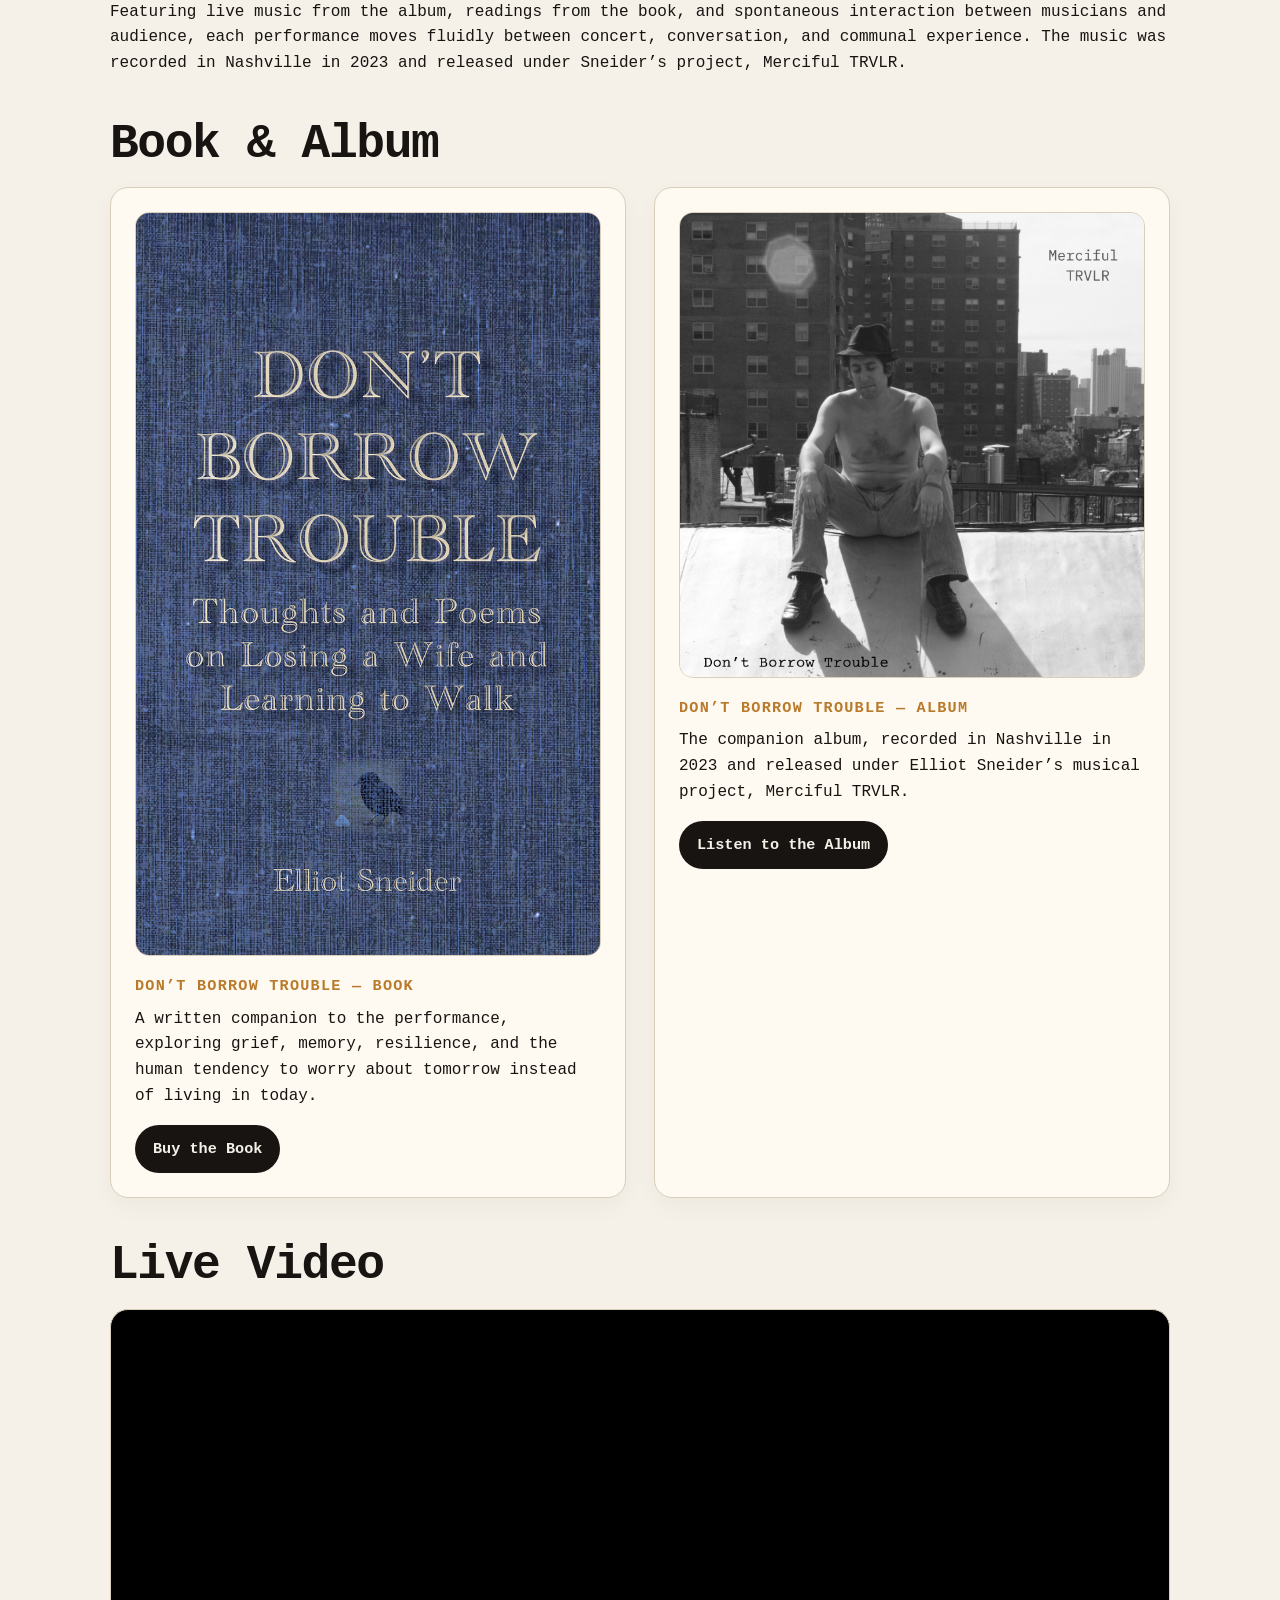
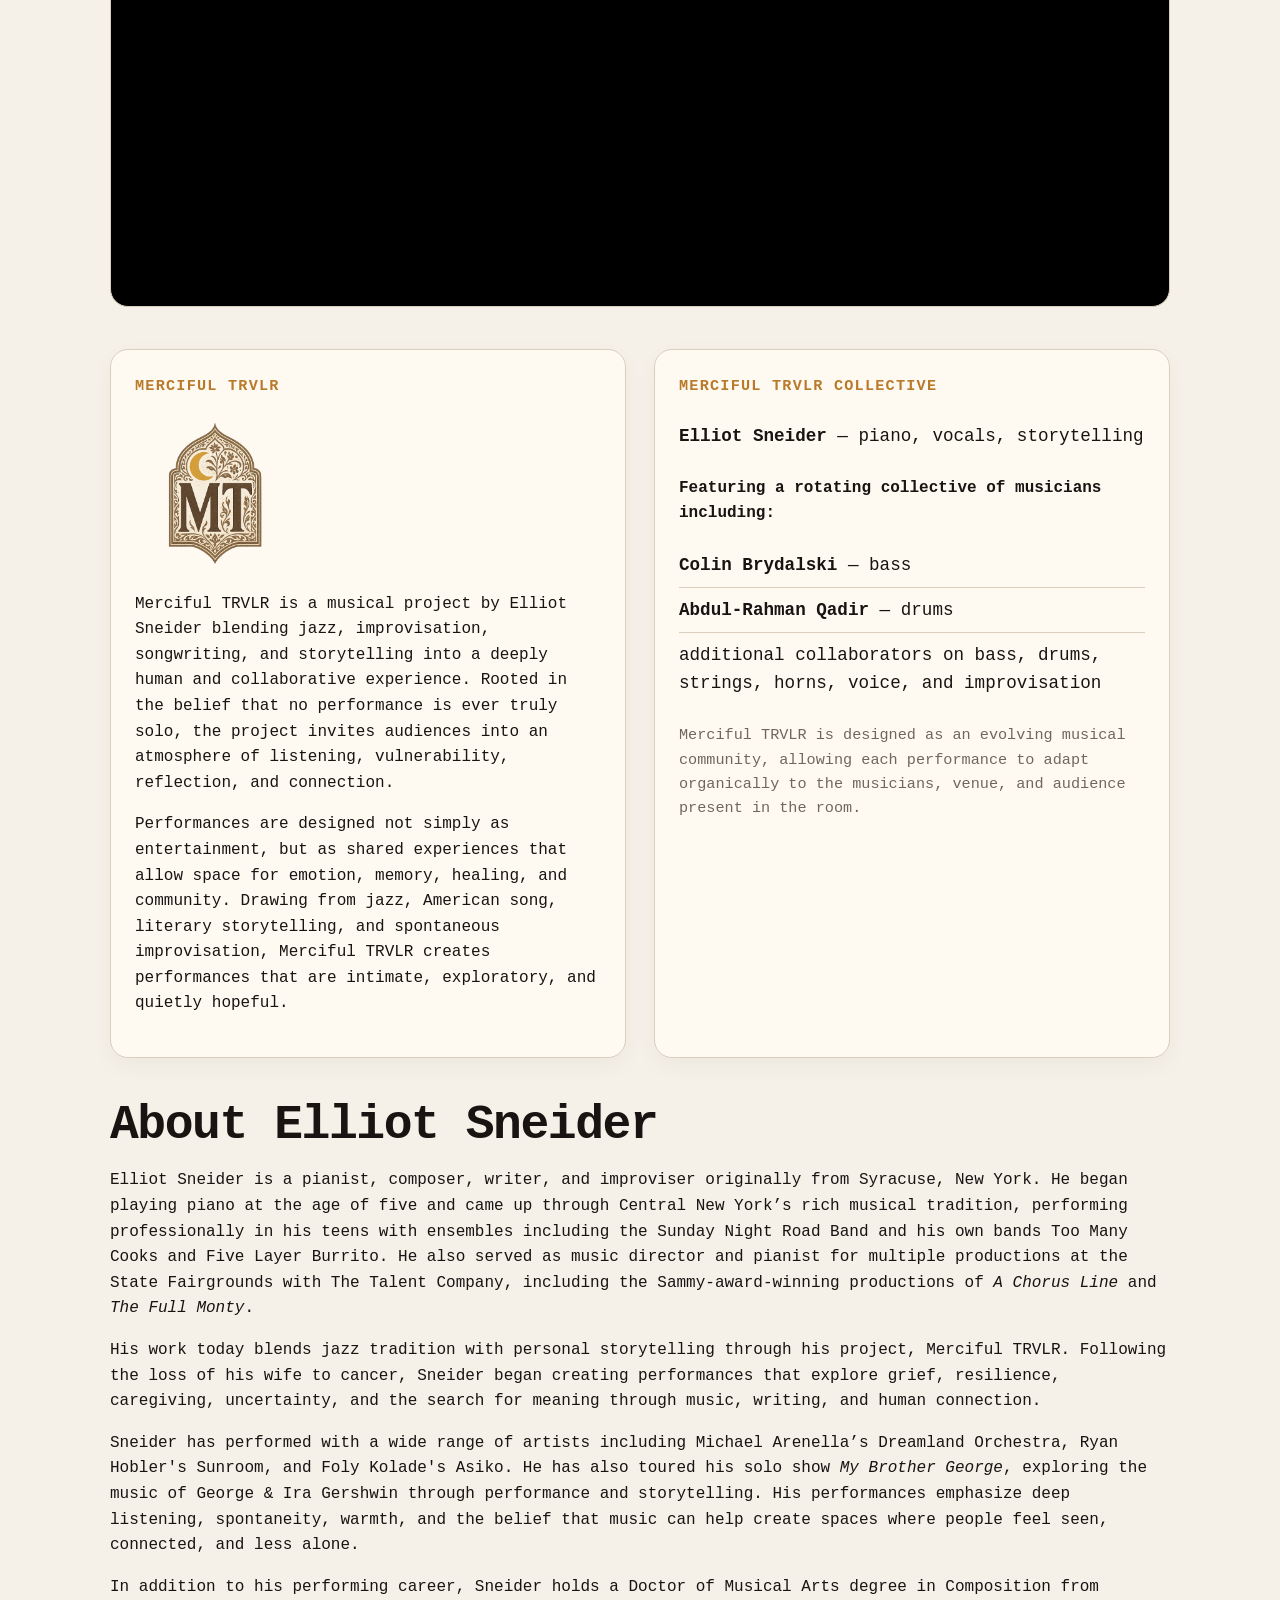
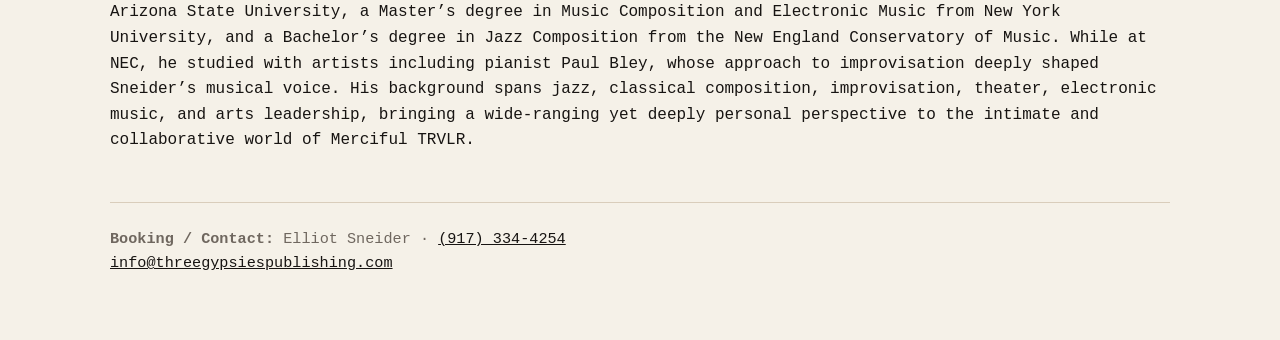
==== commit 91668ff8: "updated bio Added more local references" ====
--- a/dbt-epk.html
+++ b/dbt-epk.html
@@ -378,13 +378,13 @@
 
     <section>
       <h2>About Elliot Sneider</h2>
-     <p>Elliot Sneider is a pianist, composer, writer, and improviser originally from Syracuse, New York. He began playing piano at the age of five and came up through Central New York’s rich musical tradition, performing professionally in his teens with ensembles including the Sunday Night Road Band. He also served as music director for productions with The Talent Company, including the award-winning productions of <em>A Chorus Line</em> and <em>The Full Monty</em>.</p>
+     <p>Elliot Sneider is a pianist, composer, writer, and improviser originally from Syracuse, New York. He began playing piano at the age of five and came up through Central New York’s rich musical tradition, performing professionally in his teens with ensembles including the Sunday Night Road Band and his own bands Too Many Cooks and Five Layer Burrito. He also served as music director and pianist for multiple productions at the State Fairgrounds with The Talent Company, including the Sammy-award-winning productions of <em>A Chorus Line</em> and <em>The Full Monty</em>.</p>
 
 <p>His work today blends jazz tradition with personal storytelling through his project, Merciful TRVLR. Following the loss of his wife to cancer, Sneider began creating performances that explore grief, resilience, caregiving, uncertainty, and the search for meaning through music, writing, and human connection.</p>
 
-<p>Sneider has performed with a wide range of artists including Michael Arenella’s Dreamland Orchestra, Ryan Hobler's Sunroom, and Foly Kolade's Asiko. He has also toured his solo show <em>My Brother George</em>, exploring the music of George Gershwin through performance and storytelling. His performances emphasize deep listening, spontaneity, warmth, and the belief that music can help create spaces where people feel seen, connected, and less alone.</p>
-
-<p>In addition to his performing career, Sneider holds a Doctor of Musical Arts degree in Composition from Arizona State University, a Master’s degree in Music Composition and Electronic Music from New York University, and a Bachelor’s degree in Jazz Composition from the New England Conservatory of Music where he studied with artists including pianist Paul Bley, whose approach to improvisation deeply shaped Sneider’s musical thinking. His background spans jazz, classical composition, improvisation, theater, electronic music, and arts leadership, bringing a wide-ranging musical perspective to the intimate and collaborative world of Merciful TRVLR.</p>
+<p>Sneider has performed with a wide range of artists including Michael Arenella’s Dreamland Orchestra, Ryan Hobler's Sunroom, and Foly Kolade's Asiko. He has also toured his solo show <em>My Brother George</em>, exploring the music of George & Ira Gershwin through performance and storytelling. His performances emphasize deep listening, spontaneity, warmth, and the belief that music can help create spaces where people feel seen, connected, and less alone.</p>
+
+<p>In addition to his performing career, Sneider holds a Doctor of Musical Arts degree in Composition from Arizona State University, a Master’s degree in Music Composition and Electronic Music from New York University, and a Bachelor’s degree in Jazz Composition from the New England Conservatory of Music. While at NEC, he studied with artists including pianist Paul Bley, whose approach to improvisation deeply shaped Sneider’s musical voice. His background spans jazz, classical composition, improvisation, theater, electronic music, and arts leadership, bringing a wide-ranging yet deeply personal perspective to the intimate and collaborative world of Merciful TRVLR.</p>
     </section>
 
     <footer>
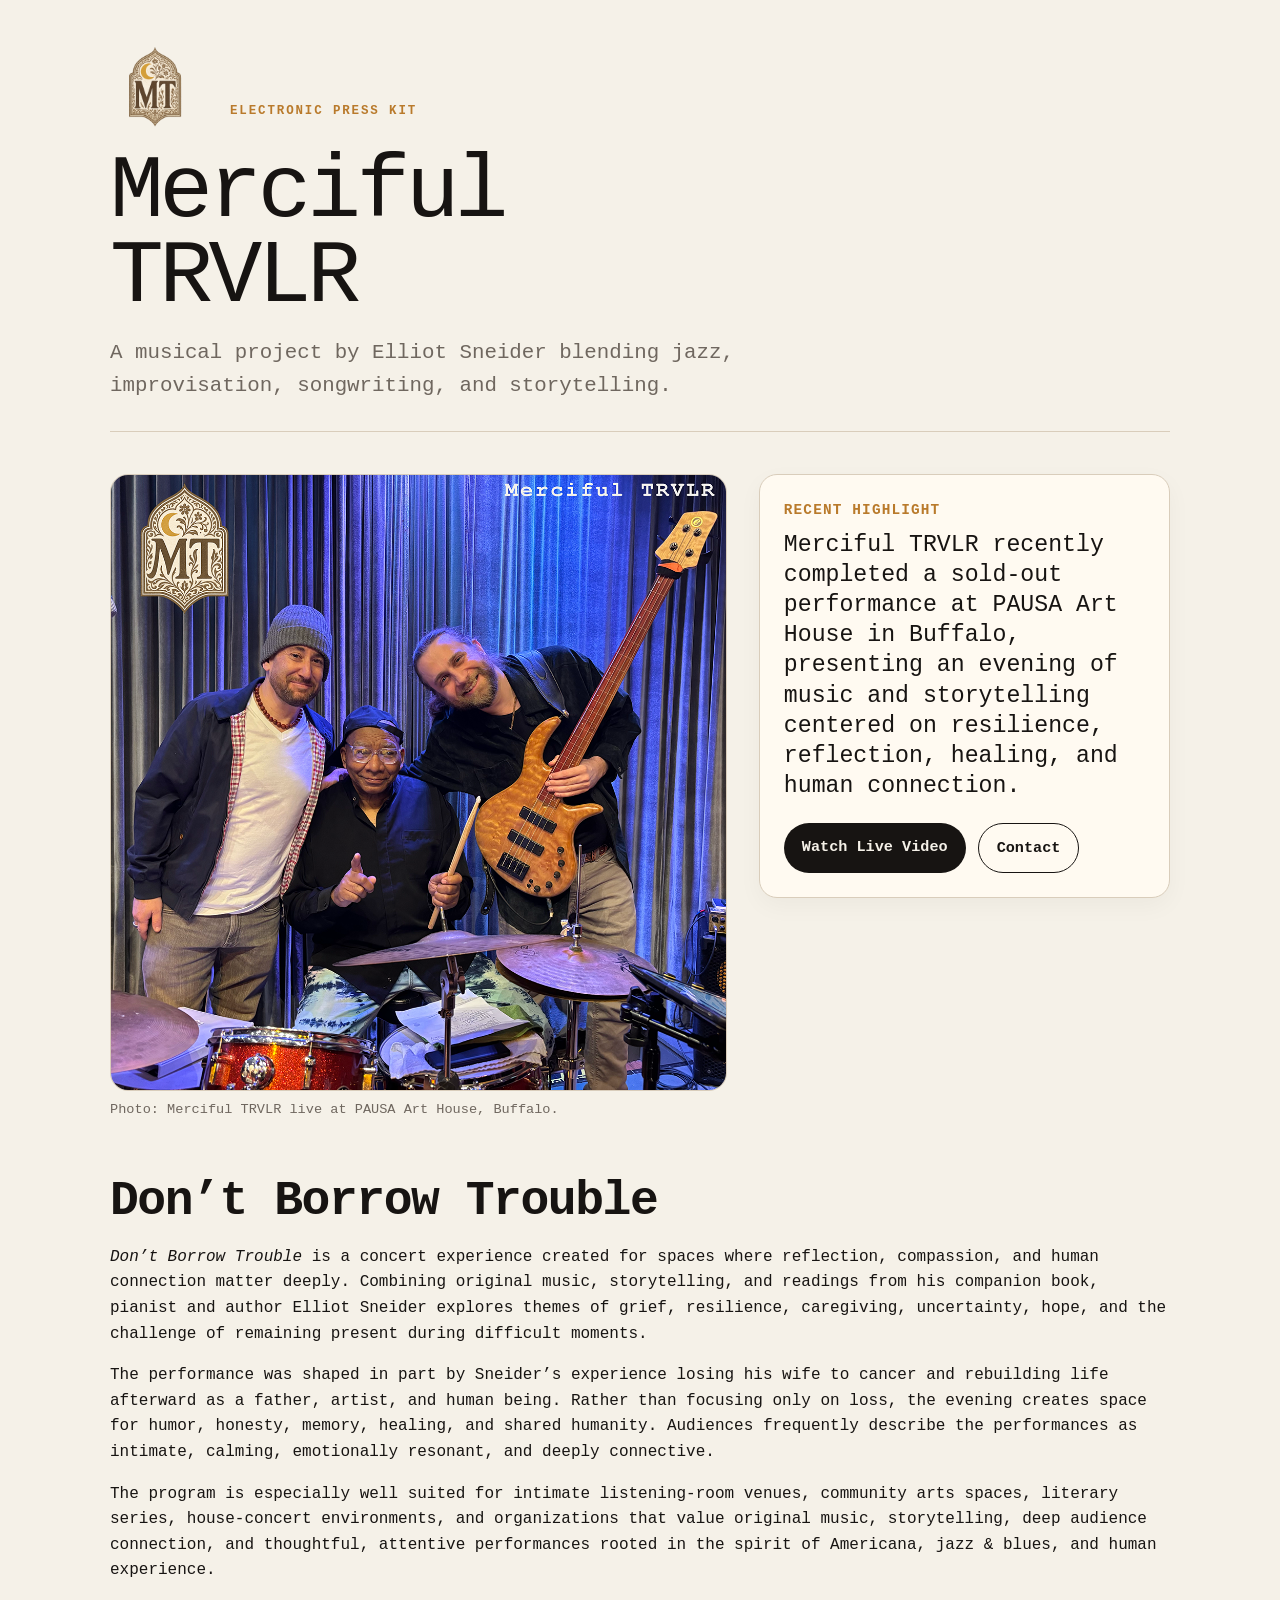
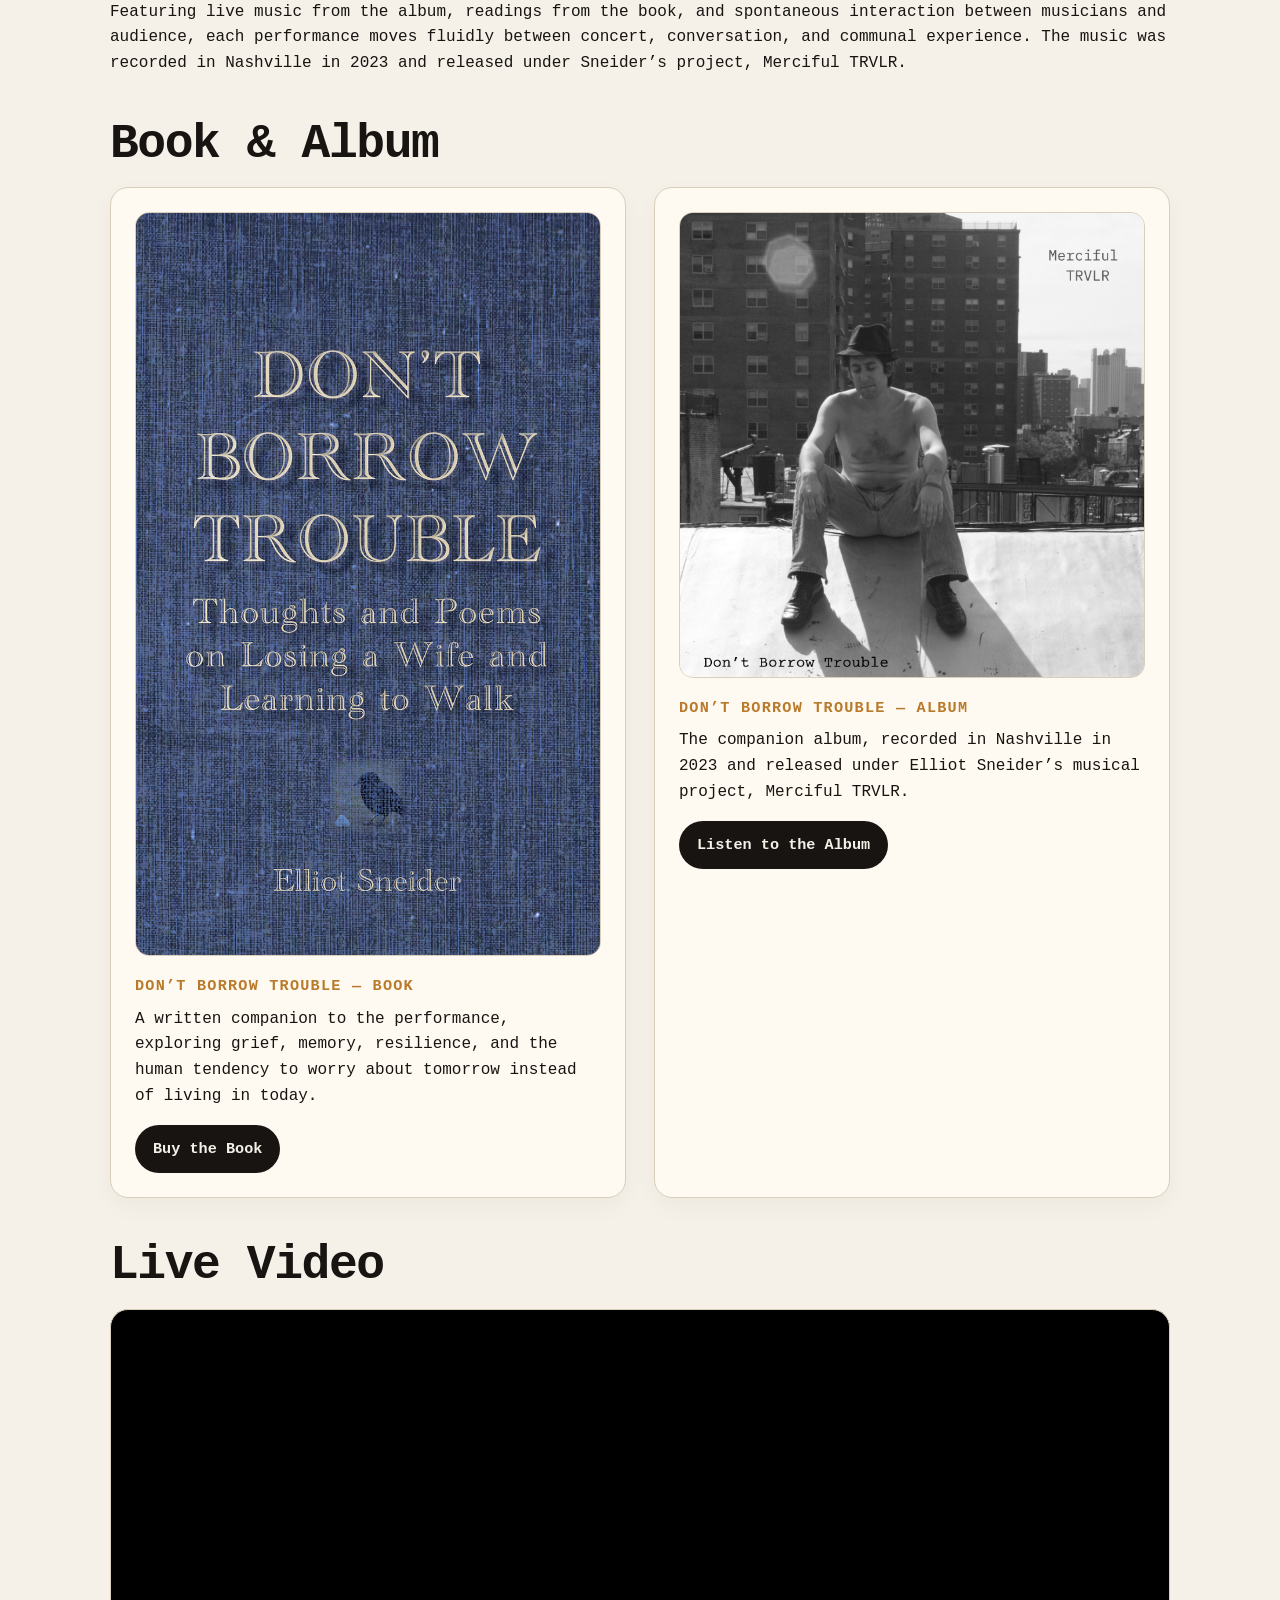
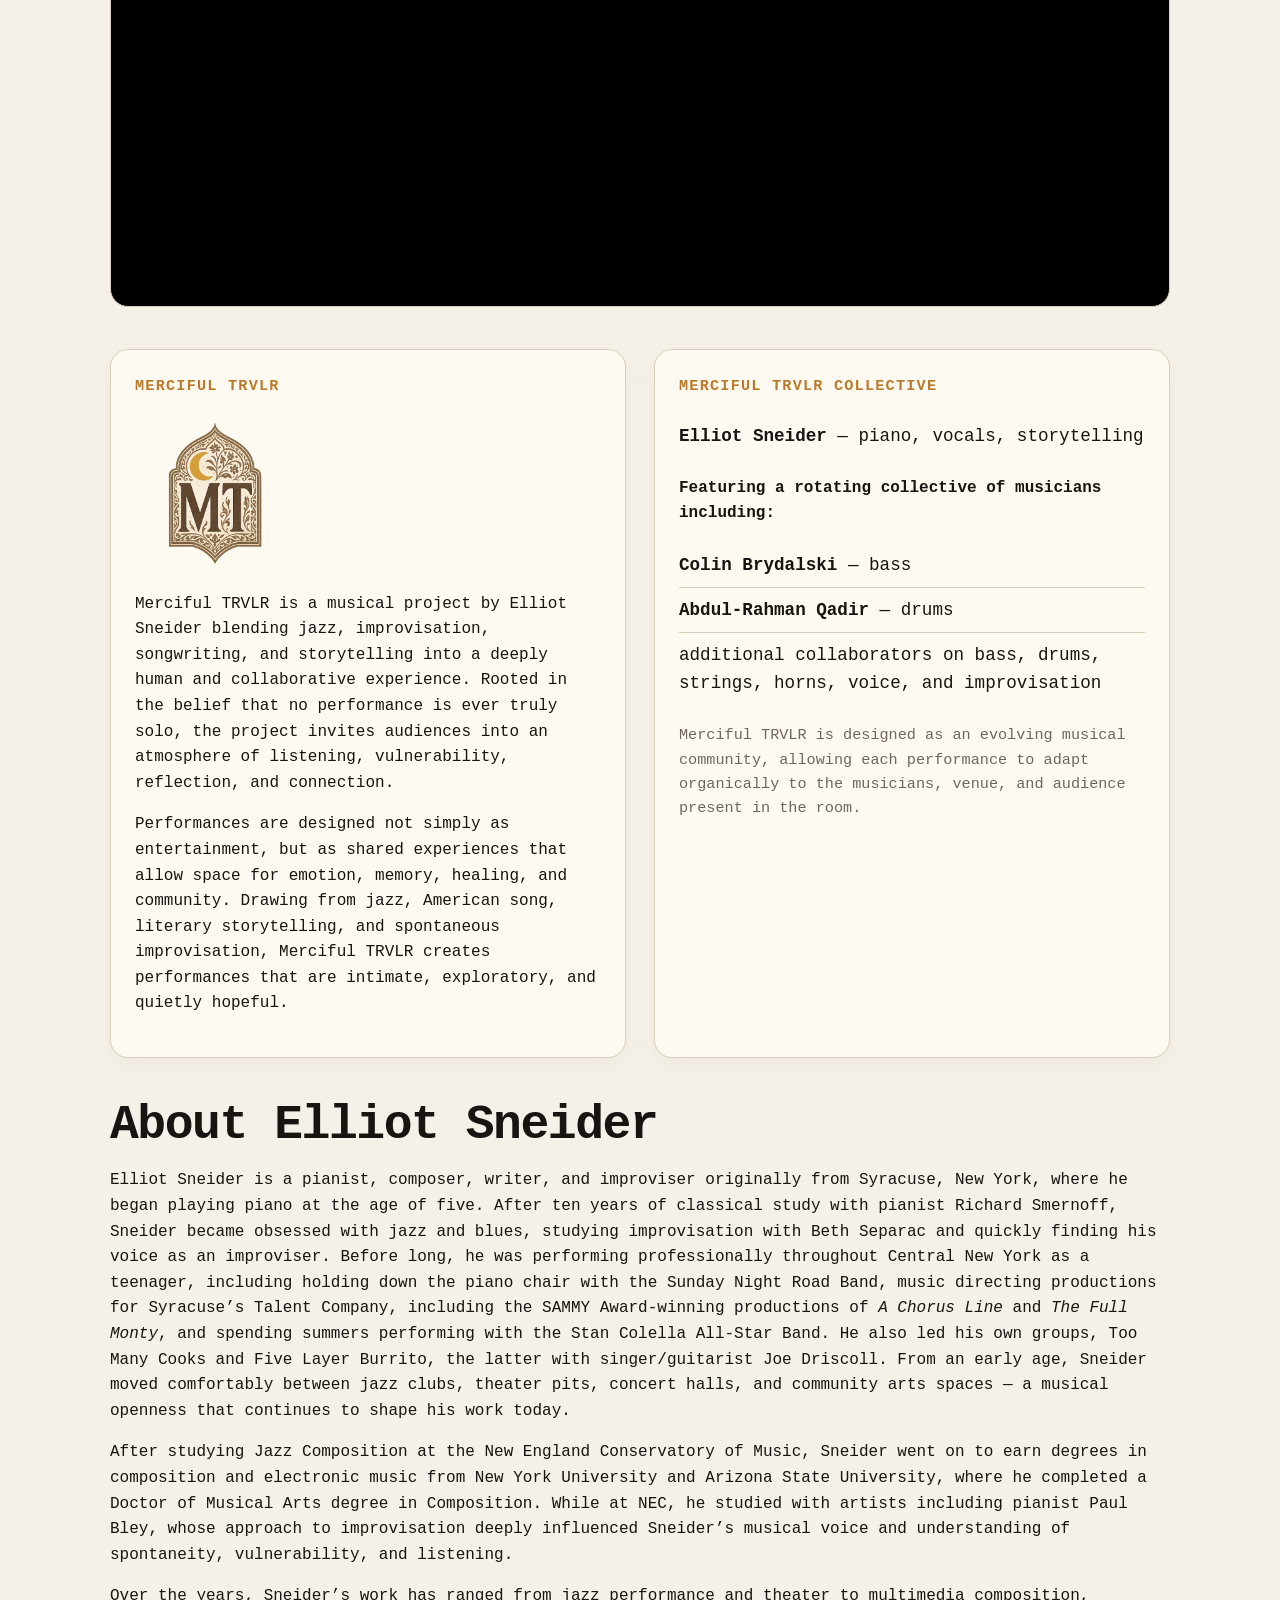
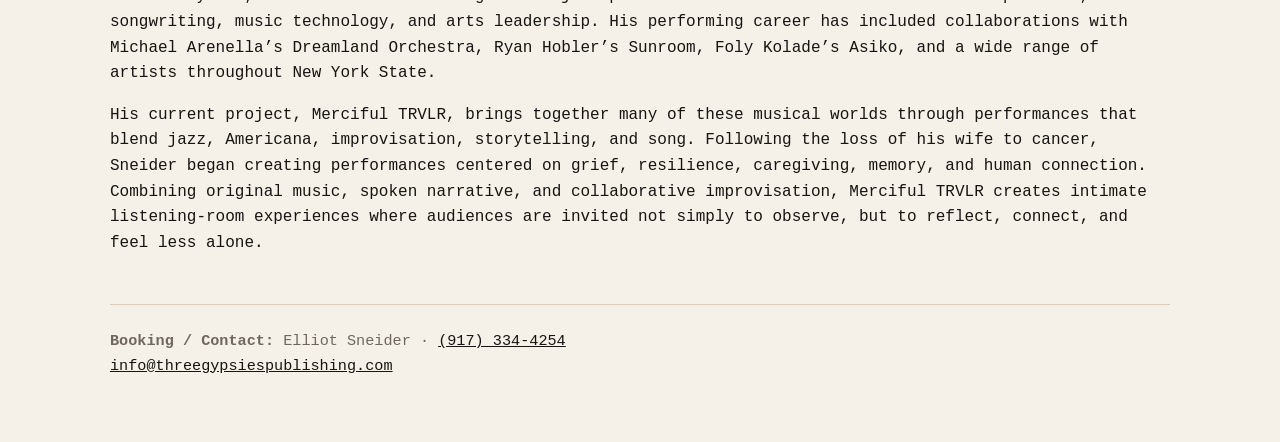
==== commit cf56f74c: "bio update made bio more friendly, more like Stan Colella's bio from https://www.stancolellaorchestr" ====
--- a/dbt-epk.html
+++ b/dbt-epk.html
@@ -378,13 +378,13 @@
 
     <section>
       <h2>About Elliot Sneider</h2>
-     <p>Elliot Sneider is a pianist, composer, writer, and improviser originally from Syracuse, New York. He began playing piano at the age of five and came up through Central New York’s rich musical tradition, performing professionally in his teens with ensembles including the Sunday Night Road Band and his own bands Too Many Cooks and Five Layer Burrito. He also served as music director and pianist for multiple productions at the State Fairgrounds with The Talent Company, including the Sammy-award-winning productions of <em>A Chorus Line</em> and <em>The Full Monty</em>.</p>
-
-<p>His work today blends jazz tradition with personal storytelling through his project, Merciful TRVLR. Following the loss of his wife to cancer, Sneider began creating performances that explore grief, resilience, caregiving, uncertainty, and the search for meaning through music, writing, and human connection.</p>
-
-<p>Sneider has performed with a wide range of artists including Michael Arenella’s Dreamland Orchestra, Ryan Hobler's Sunroom, and Foly Kolade's Asiko. He has also toured his solo show <em>My Brother George</em>, exploring the music of George & Ira Gershwin through performance and storytelling. His performances emphasize deep listening, spontaneity, warmth, and the belief that music can help create spaces where people feel seen, connected, and less alone.</p>
-
-<p>In addition to his performing career, Sneider holds a Doctor of Musical Arts degree in Composition from Arizona State University, a Master’s degree in Music Composition and Electronic Music from New York University, and a Bachelor’s degree in Jazz Composition from the New England Conservatory of Music. While at NEC, he studied with artists including pianist Paul Bley, whose approach to improvisation deeply shaped Sneider’s musical voice. His background spans jazz, classical composition, improvisation, theater, electronic music, and arts leadership, bringing a wide-ranging yet deeply personal perspective to the intimate and collaborative world of Merciful TRVLR.</p>
+     <p>Elliot Sneider is a pianist, composer, writer, and improviser originally from Syracuse, New York, where he began playing piano at the age of five. After ten years of classical study with pianist Richard Smernoff, Sneider became obsessed with jazz and blues, studying improvisation with Beth Separac and quickly finding his voice as an improviser. Before long, he was performing professionally throughout Central New York as a teenager, including holding down the piano chair with the Sunday Night Road Band, music directing productions for Syracuse’s Talent Company, including the SAMMY Award-winning productions of <em>A Chorus Line</em> and <em>The Full Monty</em>, and spending summers performing with the Stan Colella All-Star Band. He also led his own groups, Too Many Cooks and Five Layer Burrito, the latter with singer/guitarist Joe Driscoll. From an early age, Sneider moved comfortably between jazz clubs, theater pits, concert halls, and community arts spaces — a musical openness that continues to shape his work today.</p>
+
+<p>After studying Jazz Composition at the New England Conservatory of Music, Sneider went on to earn degrees in composition and electronic music from New York University and Arizona State University, where he completed a Doctor of Musical Arts degree in Composition. While at NEC, he studied with artists including pianist Paul Bley, whose approach to improvisation deeply influenced Sneider’s musical voice and understanding of spontaneity, vulnerability, and listening.</p>
+
+<p>Over the years, Sneider’s work has ranged from jazz performance and theater to multimedia composition, songwriting, music technology, and arts leadership. His performing career has included collaborations with Michael Arenella’s Dreamland Orchestra, Ryan Hobler’s Sunroom, Foly Kolade’s Asiko, and a wide range of artists throughout New York State.</p>
+
+<p>His current project, Merciful TRVLR, brings together many of these musical worlds through performances that blend jazz, Americana, improvisation, storytelling, and song. Following the loss of his wife to cancer, Sneider began creating performances centered on grief, resilience, caregiving, memory, and human connection. Combining original music, spoken narrative, and collaborative improvisation, Merciful TRVLR creates intimate listening-room experiences where audiences are invited not simply to observe, but to reflect, connect, and feel less alone.</p>
     </section>
 
     <footer>
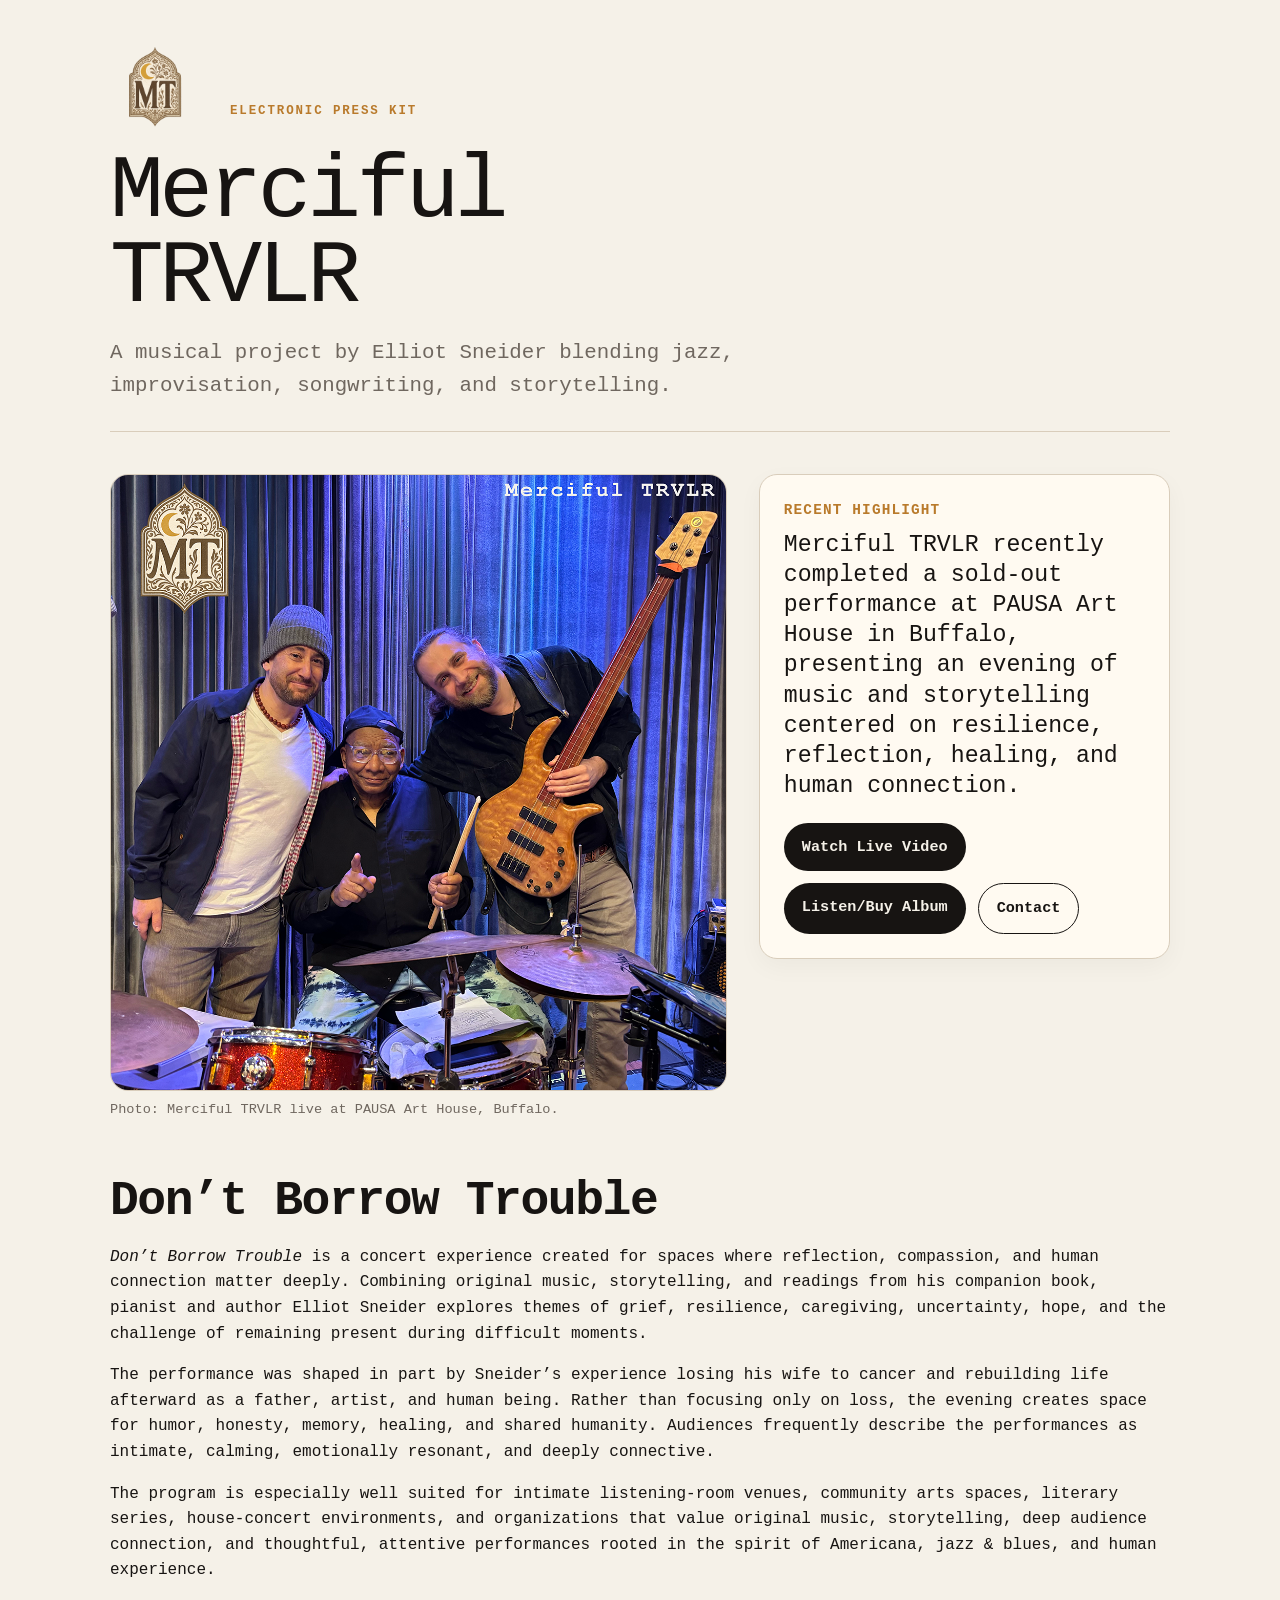
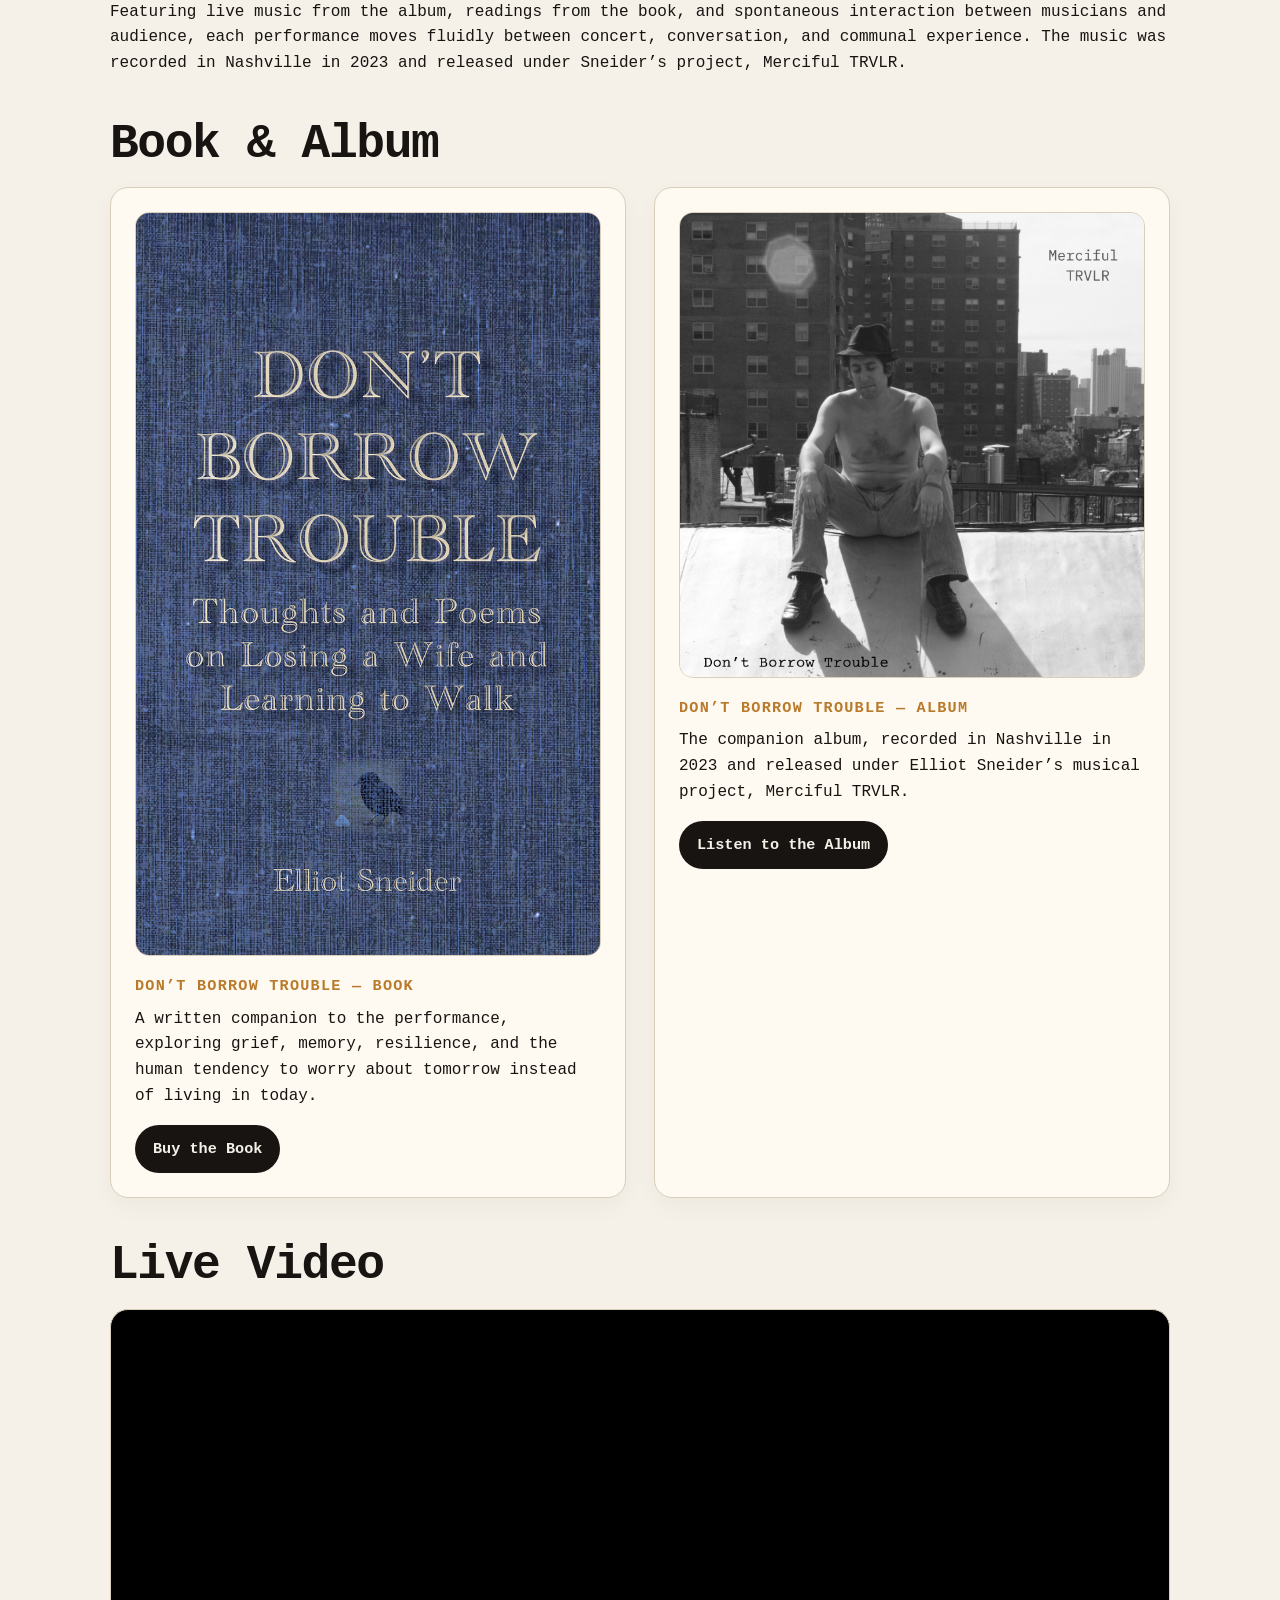
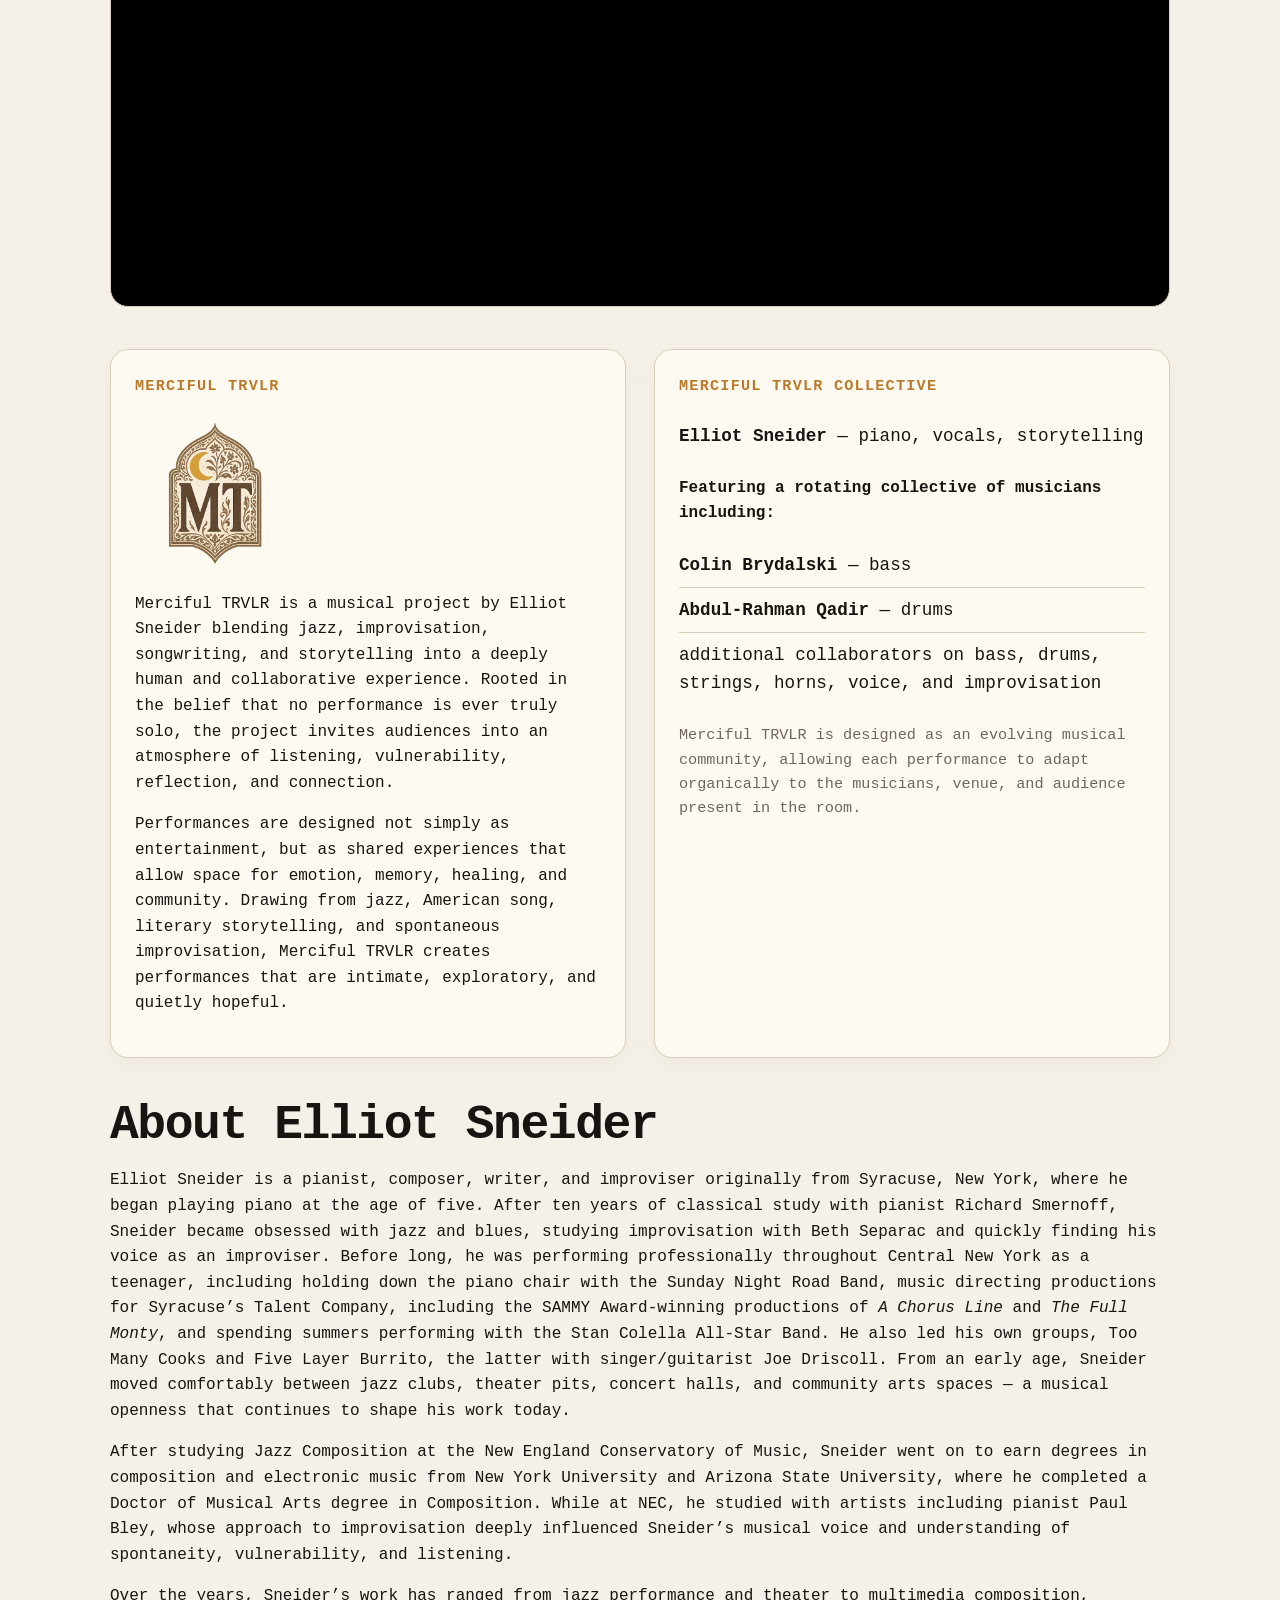
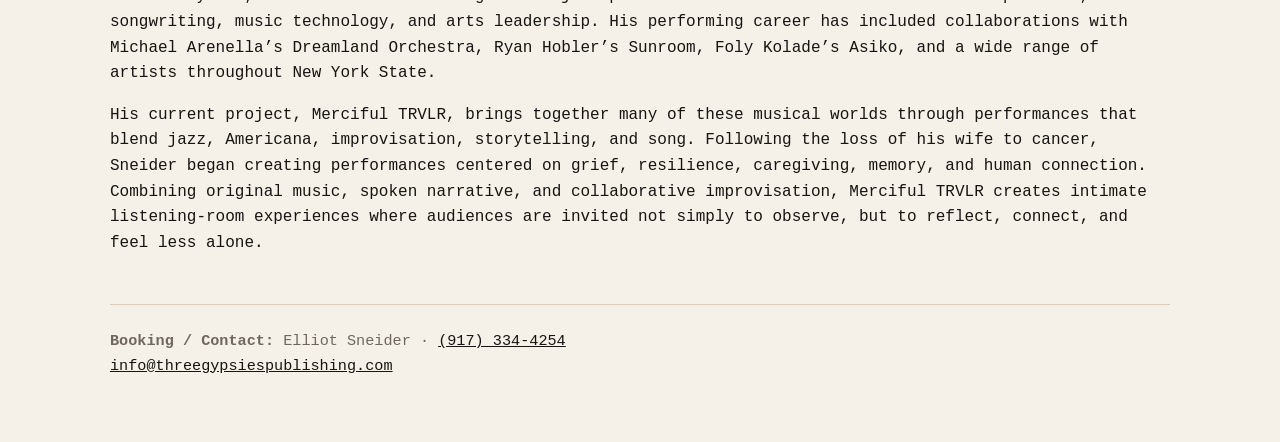
==== commit e7a2cbe2: "updated links to bandcamp bandcamp" ====
--- a/dbt-epk.html
+++ b/dbt-epk.html
@@ -297,7 +297,6 @@
 
     <section class="hero-grid">
       <div>
-        <!-- Replace band-photo.jpg with your actual image file name or URL -->
         <img class="hero-image" src="mt_music_img/MT_Band_DBTRelease.png" alt="Merciful TRVLR performing live" />
         <p class="image-note">Photo: Merciful TRVLR live at PAUSA Art House, Buffalo.</p>
       </div>
@@ -307,7 +306,8 @@
         <p class="big-line">Merciful TRVLR recently completed a sold-out performance at PAUSA Art House in Buffalo, presenting an evening of music and storytelling centered on resilience, reflection, healing, and human connection.</p>
         <div class="cta-row">
           <a class="button" href="https://youtu.be/ImE8EL6710U" target="_blank" rel="noopener">Watch Live Video</a>
-          <a class="button secondary" href="mailto:info@threegypsiespublishing.com">Contact</a>
+          <a class="button" href="https://mercifultrvlr.bandcamp.com/album/dont-borrow-trouble" target="_blank" rel="noopener">Listen/Buy Album</a>
+<a class="button secondary" href="mailto:info@threegypsiespublishing.com">Contact</a>
         </div>
       </aside>
     </section>
